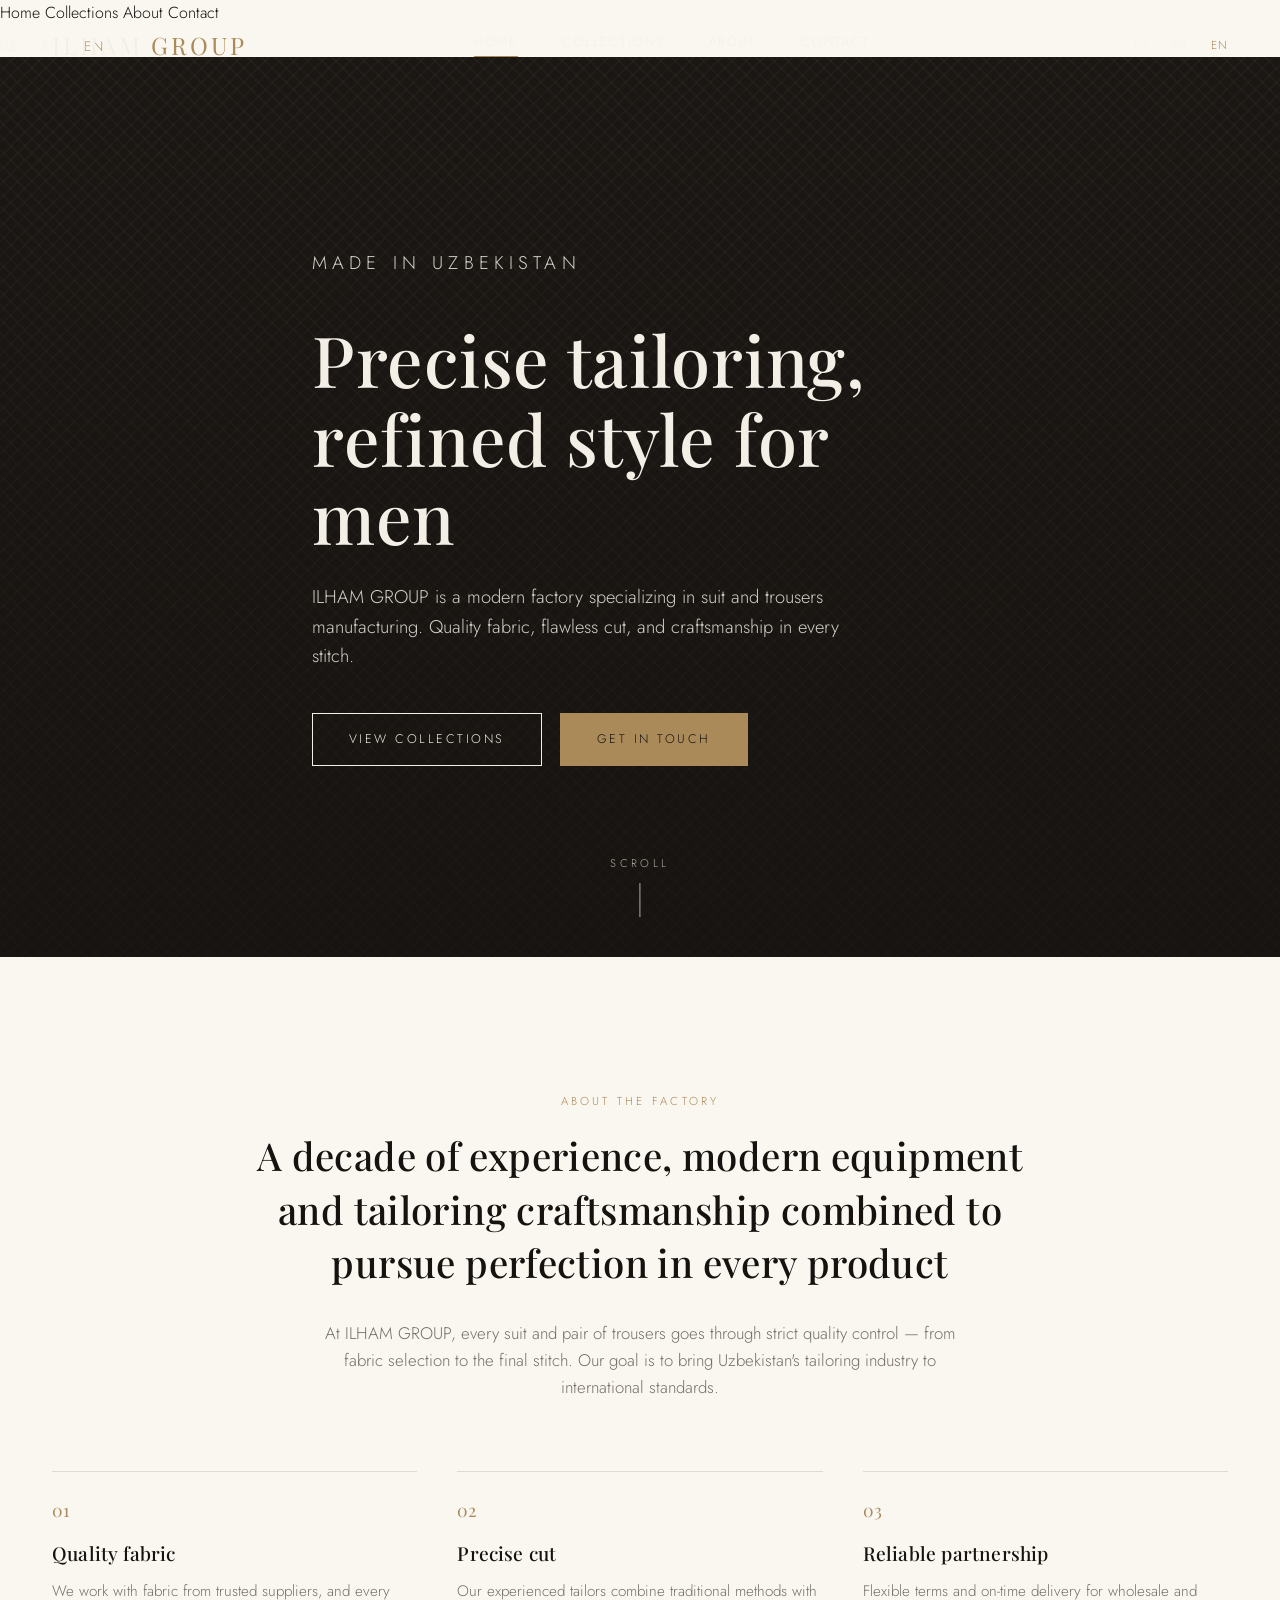
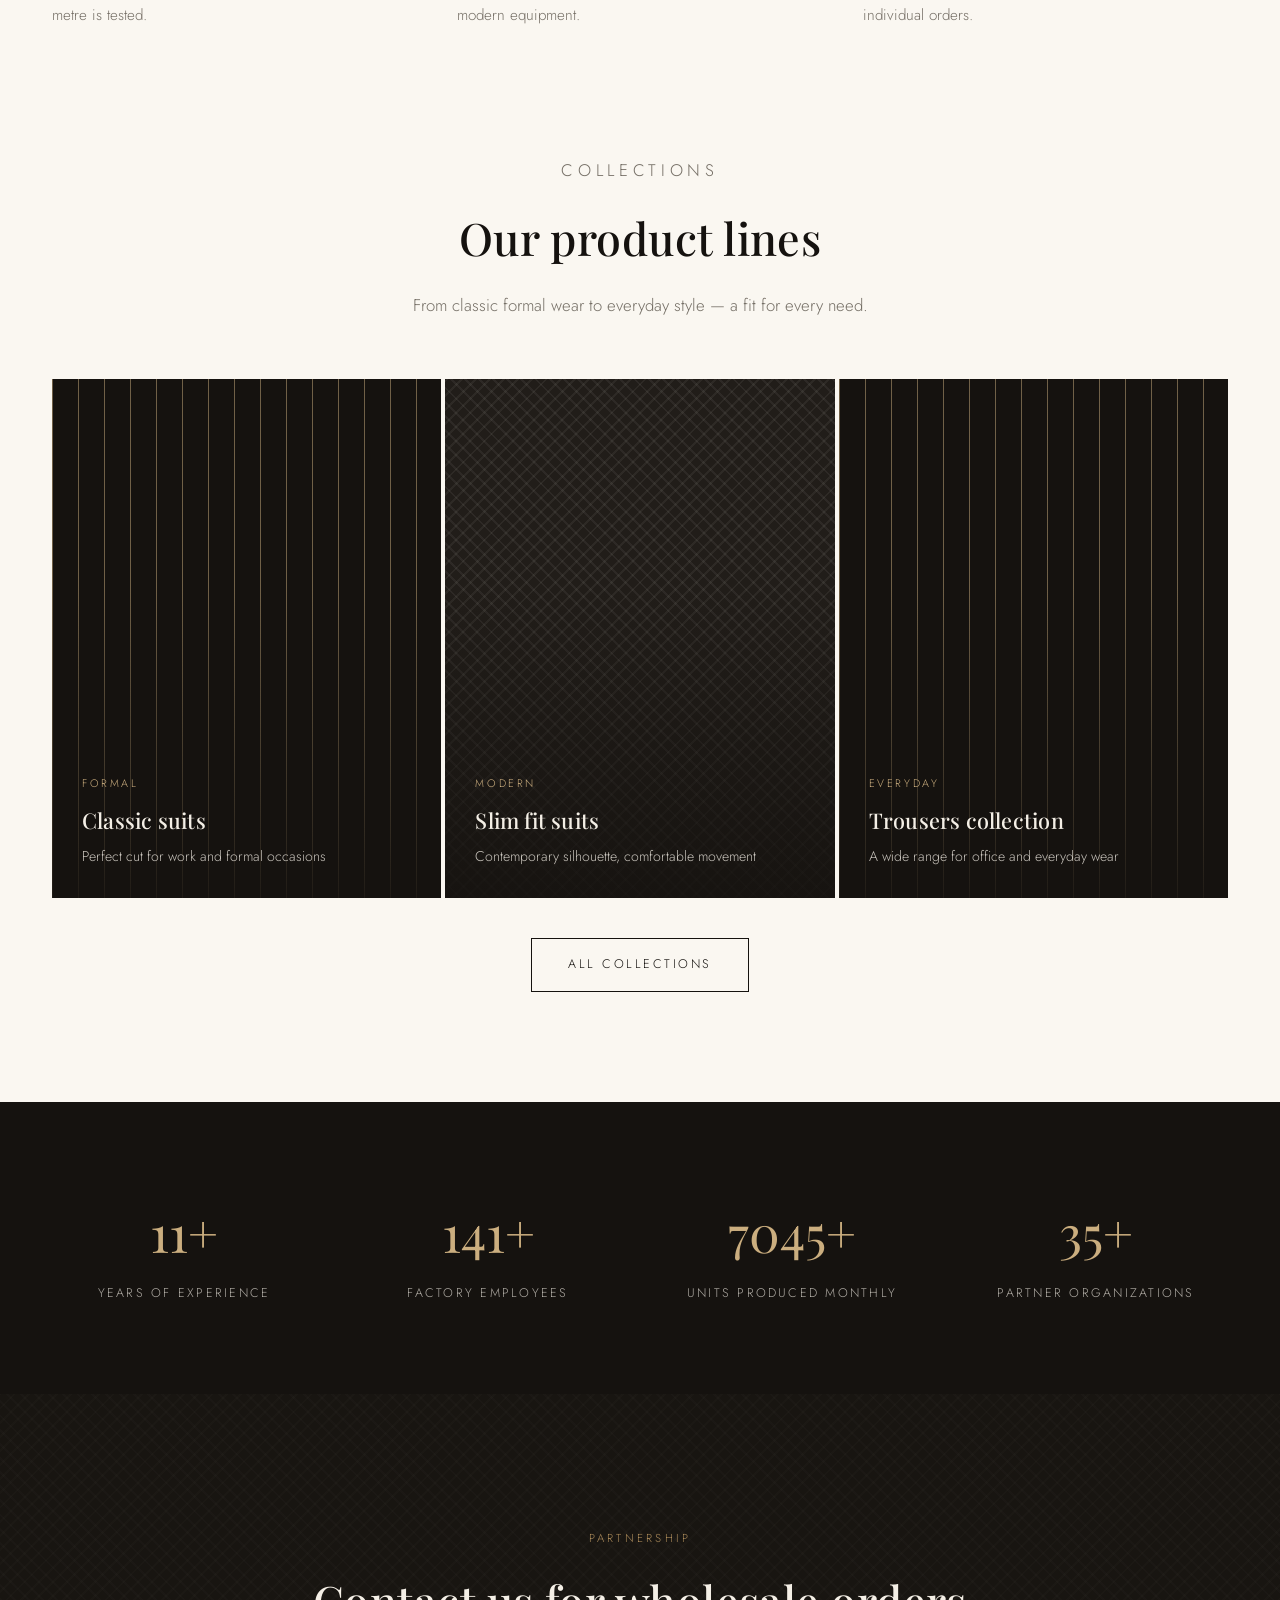
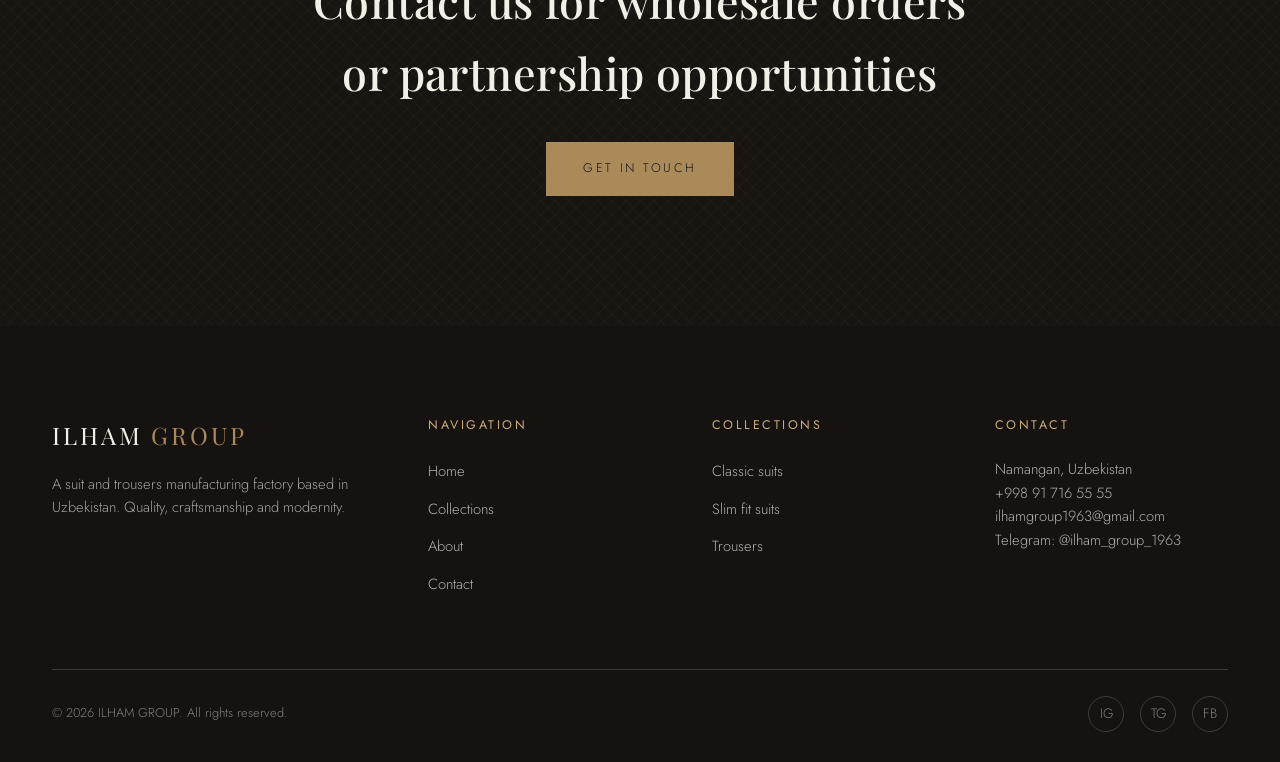
==== en/index.html @ 519f492b "Add Russian and English site versions with hreflang SEO Full translations of all four pages under ru" ====
<!DOCTYPE html>
<html lang="en">
<head>
<meta charset="UTF-8">
<meta name="viewport" content="width=device-width, initial-scale=1.0">
<title>ILHAM GROUP — Suit and Trousers Manufacturing Factory | Uzbekistan</title>
<meta name="description" content="ILHAM GROUP is a modern suit and trousers manufacturing factory based in Namangan, Uzbekistan. Quality fabric, precise tailoring and premium menswear.">
<meta name="keywords" content="suit manufacturing, trousers factory Namangan, suits trousers Namangan, menswear Uzbekistan, ILHAM GROUP">
<link rel="canonical" href="https://alinazarovgulom-svg.github.io/ilham-group/en/index.html">
<link rel="alternate" hreflang="uz" href="https://alinazarovgulom-svg.github.io/ilham-group/">
<link rel="alternate" hreflang="ru" href="https://alinazarovgulom-svg.github.io/ilham-group/ru/index.html">
<link rel="alternate" hreflang="en" href="https://alinazarovgulom-svg.github.io/ilham-group/en/index.html">
<link rel="alternate" hreflang="x-default" href="https://alinazarovgulom-svg.github.io/ilham-group/">
<meta property="og:type" content="website">
<meta property="og:title" content="ILHAM GROUP — Suit and Trousers Manufacturing Factory">
<meta property="og:description" content="Premium suits and trousers made in Uzbekistan. Traditional tailoring craft, contemporary design.">
<meta property="og:locale" content="en_US">
<link rel="icon" href="data:,">
<link rel="preconnect" href="https://fonts.googleapis.com">
<link rel="preconnect" href="https://fonts.gstatic.com" crossorigin>
<link href="https://fonts.googleapis.com/css2?family=Playfair+Display:wght@500;600&family=Jost:wght@300;400;500&display=swap" rel="stylesheet">
<link rel="stylesheet" href="../css/style.css">
<script type="application/ld+json">
{
  "@context": "https://schema.org",
  "@type": "Organization",
  "name": "ILHAM GROUP",
  "url": "https://alinazarovgulom-svg.github.io/ilham-group/en/index.html",
  "description": "A suit and trousers manufacturing factory based in Uzbekistan.",
  "address": {
    "@type": "PostalAddress",
    "addressCountry": "UZ",
    "addressLocality": "Namangan"
  }
}
</script>
</head>
<body>

<header class="site-header">
  <div class="container">
    <a href="index.html" class="logo">ILHAM <span>GROUP</span></a>
    <nav class="main-nav">
      <a href="index.html" class="active">Home</a>
      <a href="collections.html">Collections</a>
      <a href="about.html">About</a>
      <a href="contact.html">Contact</a>
    </nav>
    <div class="lang-switch">
      <a href="../index.html">UZ</a><span class="sep">/</span>
      <a href="../ru/index.html">RU</a><span class="sep">/</span>
      <a href="index.html" class="active">EN</a>
    </div>
    <button class="nav-toggle" aria-label="Menu">
      <span></span><span></span><span></span>
    </button>
  </div>
</header>

<nav class="mobile-nav">
  <a href="index.html">Home</a>
  <a href="collections.html">Collections</a>
  <a href="about.html">About</a>
  <a href="contact.html">Contact</a>
  <div class="lang-switch">
    <a href="../index.html">UZ</a><span class="sep">/</span>
    <a href="../ru/index.html">RU</a><span class="sep">/</span>
    <a href="index.html" class="active">EN</a>
  </div>
</nav>

<section class="hero fabric-herringbone">
  <div class="container hero-content">
    <p class="eyebrow">Made in Uzbekistan</p>
    <h1>Precise tailoring, refined style for men</h1>
    <p>ILHAM GROUP is a modern factory specializing in suit and trousers manufacturing. Quality fabric, flawless cut, and craftsmanship in every stitch.</p>
    <div class="hero-actions">
      <a href="collections.html" class="btn btn-light">View collections</a>
      <a href="contact.html" class="btn btn-gold">Get in touch</a>
    </div>
  </div>
  <div class="scroll-cue"><span>Scroll</span><span class="line"></span></div>
</section>

<section class="intro">
  <div class="container">
    <p class="eyebrow reveal">About the factory</p>
    <h2 class="reveal">A decade of experience, modern equipment and tailoring craftsmanship combined to pursue perfection in every product</h2>
    <p class="lead reveal">At ILHAM GROUP, every suit and pair of trousers goes through strict quality control — from fabric selection to the final stitch. Our goal is to bring Uzbekistan's tailoring industry to international standards.</p>

    <div class="values-row">
      <div class="value-item reveal">
        <span class="num">01</span>
        <h3>Quality fabric</h3>
        <p>We work with fabric from trusted suppliers, and every metre is tested.</p>
      </div>
      <div class="value-item reveal">
        <span class="num">02</span>
        <h3>Precise cut</h3>
        <p>Our experienced tailors combine traditional methods with modern equipment.</p>
      </div>
      <div class="value-item reveal">
        <span class="num">03</span>
        <h3>Reliable partnership</h3>
        <p>Flexible terms and on-time delivery for wholesale and individual orders.</p>
      </div>
    </div>
  </div>
</section>

<section class="section" style="padding-top:0;">
  <div class="container">
    <div class="section-head reveal">
      <p class="eyebrow">Collections</p>
      <h2>Our product lines</h2>
      <p>From classic formal wear to everyday style — a fit for every need.</p>
    </div>

    <div class="grid reveal">
      <a class="card fabric-pinstripe" href="collections.html">
        <div class="card-body">
          <span class="tag">Formal</span>
          <h3>Classic suits</h3>
          <p>Perfect cut for work and formal occasions</p>
        </div>
      </a>
      <a class="card fabric-herringbone" href="collections.html">
        <div class="card-body">
          <span class="tag">Modern</span>
          <h3>Slim fit suits</h3>
          <p>Contemporary silhouette, comfortable movement</p>
        </div>
      </a>
      <a class="card fabric-pinstripe" href="collections.html">
        <div class="card-body">
          <span class="tag">Everyday</span>
          <h3>Trousers collection</h3>
          <p>A wide range for office and everyday wear</p>
        </div>
      </a>
    </div>

    <p class="card-link reveal"><a href="collections.html" class="btn">All collections</a></p>
  </div>
</section>

<section class="stats">
  <div class="container stats-grid">
    <div class="stat reveal">
      <span class="value" data-count="15" data-suffix="+">0</span>
      <span class="label">Years of experience</span>
    </div>
    <div class="stat reveal">
      <span class="value" data-count="200" data-suffix="+">0</span>
      <span class="label">Factory employees</span>
    </div>
    <div class="stat reveal">
      <span class="value" data-count="10000" data-suffix="+">0</span>
      <span class="label">Units produced monthly</span>
    </div>
    <div class="stat reveal">
      <span class="value" data-count="50" data-suffix="+">0</span>
      <span class="label">Partner organizations</span>
    </div>
  </div>
</section>

<section class="cta-banner fabric-herringbone">
  <div class="container reveal">
    <p class="eyebrow">Partnership</p>
    <h2>Contact us for wholesale orders or partnership opportunities</h2>
    <a href="contact.html" class="btn btn-gold">Get in touch</a>
  </div>
</section>

<footer class="site-footer">
  <div class="container">
    <div class="footer-grid">
      <div>
        <a href="index.html" class="logo">ILHAM <span>GROUP</span></a>
        <p>A suit and trousers manufacturing factory based in Uzbekistan. Quality, craftsmanship and modernity.</p>
      </div>
      <div class="footer-col">
        <h4>Navigation</h4>
        <ul>
          <li><a href="index.html">Home</a></li>
          <li><a href="collections.html">Collections</a></li>
          <li><a href="about.html">About</a></li>
          <li><a href="contact.html">Contact</a></li>
        </ul>
      </div>
      <div class="footer-col">
        <h4>Collections</h4>
        <ul>
          <li><a href="collections.html">Classic suits</a></li>
          <li><a href="collections.html">Slim fit suits</a></li>
          <li><a href="collections.html">Trousers</a></li>
        </ul>
      </div>
      <div class="footer-col">
        <h4>Contact</h4>
        <p>Namangan, Uzbekistan</p>
        <p><a href="tel:+998917165555">+998 91 716 55 55</a></p>
        <p><a href="mailto:ilhamgroup1963@gmail.com">ilhamgroup1963@gmail.com</a></p>
        <p><a href="https://t.me/ilham_group_1963" target="_blank" rel="noopener">Telegram: @ilham_group_1963</a></p>
      </div>
    </div>
    <div class="footer-bottom">
      <span>&copy; <span id="year"></span> ILHAM GROUP. All rights reserved.</span>
      <div class="social-row">
        <a href="#" aria-label="Instagram">IG</a>
        <a href="https://t.me/ilham_group_1963" aria-label="Telegram" target="_blank" rel="noopener">TG</a>
        <a href="#" aria-label="Facebook">FB</a>
      </div>
    </div>
  </div>
</footer>

<script src="../js/main.js"></script>
</body>
</html>
---- css/style.css ----
/* ILHAM GROUP — brand stylesheet */

:root {
  --black: #15120f;
  --charcoal: #211d19;
  --cream: #f4efe6;
  --paper: #faf7f1;
  --gold: #ab8a5a;
  --gold-light: #cbae7f;
  --gray: #756f66;
  --line: rgba(21, 18, 15, 0.12);
  --line-light: rgba(244, 239, 230, 0.18);
  --serif: "Playfair Display", "Times New Roman", serif;
  --sans: "Jost", "Segoe UI", sans-serif;
  --container: 1240px;
}

* { margin: 0; padding: 0; box-sizing: border-box; }

html { scroll-behavior: smooth; }

body {
  font-family: var(--sans);
  color: var(--black);
  background: var(--paper);
  font-weight: 300;
  line-height: 1.6;
  -webkit-font-smoothing: antialiased;
}

img { max-width: 100%; display: block; }

a { color: inherit; text-decoration: none; }

ul { list-style: none; }

.container {
  max-width: var(--container);
  margin: 0 auto;
  padding: 0 32px;
}

h1, h2, h3, h4 {
  font-family: var(--serif);
  font-weight: 500;
  letter-spacing: 0.01em;
}

.eyebrow {
  display: inline-block;
  font-size: 0.72rem;
  letter-spacing: 0.28em;
  text-transform: uppercase;
  color: var(--gold);
  margin-bottom: 18px;
}

.section {
  padding: 110px 0;
}

.section-head {
  max-width: 640px;
  margin: 0 auto 60px;
  text-align: center;
}

.section-head h2 {
  font-size: clamp(2rem, 4vw, 2.8rem);
  margin-bottom: 18px;
}

.section-head p {
  color: var(--gray);
  font-size: 1.05rem;
}

.btn {
  display: inline-flex;
  align-items: center;
  gap: 10px;
  padding: 16px 36px;
  font-size: 0.78rem;
  letter-spacing: 0.2em;
  text-transform: uppercase;
  border: 1px solid var(--black);
  transition: all 0.35s ease;
  cursor: pointer;
  background: transparent;
}

.btn:hover { background: var(--black); color: var(--cream); }

.btn-light {
  border-color: var(--cream);
  color: var(--cream);
}

.btn-light:hover { background: var(--cream); color: var(--black); }

.btn-gold {
  border-color: var(--gold);
  background: var(--gold);
  color: var(--black);
}

.btn-gold:hover { background: transparent; color: var(--gold); }

/* ===== Fabric pattern helpers (no images needed) ===== */

.fabric-herringbone {
  background-color: var(--charcoal);
  background-image:
    repeating-linear-gradient(45deg, rgba(244,239,230,0.06) 0, rgba(244,239,230,0.06) 2px, transparent 2px, transparent 10px),
    repeating-linear-gradient(-45deg, rgba(244,239,230,0.06) 0, rgba(244,239,230,0.06) 2px, transparent 2px, transparent 10px);
}

.fabric-houndstooth {
  background-color: var(--cream);
  background-image:
    linear-gradient(45deg, var(--black) 25%, transparent 25%, transparent 75%, var(--black) 75%),
    linear-gradient(45deg, var(--black) 25%, transparent 25%, transparent 75%, var(--black) 75%);
  background-size: 16px 16px;
  background-position: 0 0, 8px 8px;
  opacity: 0.08;
}

.fabric-pinstripe {
  background-color: var(--black);
  background-image: repeating-linear-gradient(90deg, rgba(203,174,127,0.5) 0, rgba(203,174,127,0.5) 1px, transparent 1px, transparent 26px);
}

/* ===== Header ===== */

.site-header {
  position: fixed;
  top: 0; left: 0; right: 0;
  z-index: 100;
  padding: 26px 0;
  transition: background 0.35s ease, padding 0.35s ease, box-shadow 0.35s ease;
}

.site-header .container {
  display: flex;
  align-items: center;
  justify-content: space-between;
}

.site-header.is-scrolled,
.site-header.solid {
  background: var(--paper);
  padding: 16px 0;
  box-shadow: 0 1px 0 var(--line);
}

.logo {
  font-family: var(--serif);
  font-size: 1.5rem;
  letter-spacing: 0.12em;
  color: var(--cream);
}

.site-header.is-scrolled .logo,
.site-header.solid .logo { color: var(--black); }

.logo span { color: var(--gold); }

.main-nav {
  display: flex;
  gap: 44px;
}

.main-nav a {
  font-size: 0.78rem;
  letter-spacing: 0.15em;
  text-transform: uppercase;
  color: var(--cream);
  position: relative;
  padding-bottom: 4px;
}

.site-header.is-scrolled .main-nav a,
.site-header.solid .main-nav a { color: var(--black); }

.main-nav a::after {
  content: "";
  position: absolute;
  left: 0; bottom: 0;
  width: 0; height: 1px;
  background: var(--gold);
  transition: width 0.3s ease;
}

.main-nav a:hover::after,
.main-nav a.active::after { width: 100%; }

.lang-switch {
  display: flex;
  align-items: center;
  gap: 8px;
  margin-left: 36px;
  font-size: 0.72rem;
  letter-spacing: 0.1em;
  text-transform: uppercase;
  color: var(--cream);
}

.site-header.is-scrolled .lang-switch a,
.site-header.solid .lang-switch a { color: var(--black); }

.lang-switch a { opacity: 0.55; }
.lang-switch a:hover,
.lang-switch a.active { opacity: 1; color: var(--gold); }
.lang-switch .sep { opacity: 0.3; }

.mobile-nav .lang-switch {
  margin-left: 0;
  margin-top: 10px;
  color: var(--cream);
  font-size: 0.85rem;
}

.nav-toggle {
  display: none;
  flex-direction: column;
  gap: 5px;
  background: none;
  border: none;
  cursor: pointer;
  z-index: 110;
}

.nav-toggle span {
  width: 26px; height: 1px;
  background: var(--cream);
}

.site-header.is-scrolled .nav-toggle span,
.site-header.solid .nav-toggle span { background: var(--black); }

/* ===== Hero ===== */

.hero {
  position: relative;
  min-height: 100vh;
  display: flex;
  align-items: center;
  color: var(--cream);
  overflow: hidden;
}

.hero::before {
  content: "";
  position: absolute;
  inset: 0;
  background: linear-gradient(180deg, rgba(21,18,15,0.55), rgba(21,18,15,0.85));
}

.hero-content {
  position: relative;
  z-index: 2;
  max-width: 720px;
}

.hero h1 {
  font-size: clamp(2.6rem, 6vw, 4.4rem);
  line-height: 1.12;
  margin-bottom: 26px;
}

.hero p {
  font-size: 1.15rem;
  color: var(--cream);
  opacity: 0.85;
  max-width: 540px;
  margin-bottom: 42px;
}

.hero-actions { display: flex; gap: 18px; flex-wrap: wrap; }

.scroll-cue {
  position: absolute;
  bottom: 40px; left: 50%;
  transform: translateX(-50%);
  z-index: 2;
  color: var(--cream);
  font-size: 0.7rem;
  letter-spacing: 0.3em;
  text-transform: uppercase;
  opacity: 0.7;
  display: flex;
  flex-direction: column;
  align-items: center;
  gap: 10px;
}

.scroll-cue .line { width: 1px; height: 34px; background: var(--cream); animation: scrollDown 2s infinite; }

@keyframes scrollDown {
  0% { transform: scaleY(0); transform-origin: top; opacity: 0; }
  50% { transform: scaleY(1); transform-origin: top; opacity: 1; }
  51% { transform-origin: bottom; }
  100% { transform: scaleY(0); transform-origin: bottom; opacity: 0; }
}

/* ===== Intro / About blurb ===== */

.intro {
  padding: 130px 0;
  text-align: center;
}

.intro .eyebrow { }

.intro h2 {
  max-width: 780px;
  margin: 0 auto 30px;
  font-size: clamp(1.7rem, 3.4vw, 2.4rem);
  line-height: 1.4;
}

.intro p.lead {
  max-width: 640px;
  margin: 0 auto;
  color: var(--gray);
  font-size: 1.05rem;
}

.values-row {
  display: grid;
  grid-template-columns: repeat(3, 1fr);
  gap: 40px;
  margin-top: 70px;
  text-align: left;
}

.value-item {
  border-top: 1px solid var(--line);
  padding-top: 24px;
}

.value-item .num {
  font-family: var(--serif);
  color: var(--gold);
  font-size: 1.1rem;
  display: block;
  margin-bottom: 14px;
}

.value-item h3 { font-size: 1.2rem; margin-bottom: 10px; }
.value-item p { color: var(--gray); font-size: 0.95rem; }

/* ===== Cards / Collections grid ===== */

.grid {
  display: grid;
  grid-template-columns: repeat(3, 1fr);
  gap: 4px;
}

.card {
  position: relative;
  aspect-ratio: 3 / 4;
  overflow: hidden;
  color: var(--cream);
  display: flex;
  align-items: flex-end;
}

.card::after {
  content: "";
  position: absolute; inset: 0;
  background: linear-gradient(180deg, rgba(21,18,15,0) 40%, rgba(21,18,15,0.88) 100%);
}

.card-body {
  position: relative;
  z-index: 2;
  padding: 30px;
}

.card .tag {
  font-size: 0.68rem;
  letter-spacing: 0.24em;
  text-transform: uppercase;
  color: var(--gold-light);
  display: block;
  margin-bottom: 10px;
}

.card h3 { font-size: 1.35rem; margin-bottom: 8px; }
.card p { font-size: 0.88rem; color: var(--cream); opacity: 0.8; }

.card-link {
  margin-top: 40px;
  text-align: center;
}

/* ===== Stats ===== */

.stats {
  background: var(--black);
  color: var(--cream);
  padding: 90px 0;
}

.stats-grid {
  display: grid;
  grid-template-columns: repeat(4, 1fr);
  gap: 40px;
  text-align: center;
}

.stat .value {
  font-family: var(--serif);
  font-size: clamp(2.2rem, 4vw, 3.2rem);
  color: var(--gold-light);
  display: block;
}

.stat .label {
  font-size: 0.78rem;
  letter-spacing: 0.18em;
  text-transform: uppercase;
  color: var(--cream);
  opacity: 0.7;
  margin-top: 10px;
  display: block;
}

/* ===== Process (about) ===== */

.process-list {
  display: grid;
  gap: 0;
  border-top: 1px solid var(--line);
}

.process-item {
  display: grid;
  grid-template-columns: 90px 1fr 2fr;
  gap: 30px;
  padding: 36px 0;
  border-bottom: 1px solid var(--line);
  align-items: baseline;
}

.process-item .step {
  font-family: var(--serif);
  color: var(--gold);
  font-size: 1.3rem;
}

.process-item h3 { font-size: 1.25rem; }
.process-item p { color: var(--gray); }

/* ===== CTA banner ===== */

.cta-banner {
  position: relative;
  padding: 130px 0;
  text-align: center;
  color: var(--cream);
  overflow: hidden;
}

.cta-banner::before {
  content: "";
  position: absolute; inset: 0;
  background: rgba(21,18,15,0.72);
}

.cta-banner .container { position: relative; z-index: 2; }

.cta-banner h2 {
  font-size: clamp(1.9rem, 4vw, 2.8rem);
  max-width: 700px;
  margin: 0 auto 34px;
}

/* ===== Footer ===== */

.site-footer {
  background: var(--black);
  color: var(--cream);
  padding: 90px 0 30px;
}

.footer-grid {
  display: grid;
  grid-template-columns: 1.4fr 1fr 1fr 1fr;
  gap: 50px;
  padding-bottom: 60px;
  border-bottom: 1px solid var(--line-light);
}

.footer-grid .logo { margin-bottom: 18px; display: inline-block; }

.footer-grid p { color: rgba(244,239,230,0.65); font-size: 0.92rem; max-width: 300px; }

.footer-col h4 {
  font-family: var(--sans);
  font-size: 0.78rem;
  letter-spacing: 0.2em;
  text-transform: uppercase;
  color: var(--gold-light);
  margin-bottom: 22px;
  font-weight: 400;
}

.footer-col ul li { margin-bottom: 12px; }

.footer-col ul li a,
.footer-col p {
  color: rgba(244,239,230,0.72);
  font-size: 0.92rem;
}

.footer-col ul li a:hover { color: var(--gold-light); }

.footer-bottom {
  display: flex;
  justify-content: space-between;
  align-items: center;
  padding-top: 26px;
  font-size: 0.8rem;
  color: rgba(244,239,230,0.5);
  flex-wrap: wrap;
  gap: 10px;
}

.social-row { display: flex; gap: 16px; }
.social-row a {
  width: 36px; height: 36px;
  border: 1px solid var(--line-light);
  border-radius: 50%;
  display: flex; align-items: center; justify-content: center;
  font-size: 0.85rem;
}
.social-row a:hover { border-color: var(--gold); color: var(--gold-light); }

/* ===== Page header (inner pages) ===== */

.page-header {
  padding: 200px 0 90px;
  color: var(--cream);
  position: relative;
}

.page-header::before {
  content: "";
  position: absolute; inset: 0;
  background: rgba(21,18,15,0.6);
}

.page-header .container { position: relative; z-index: 2; }

.breadcrumb {
  font-size: 0.75rem;
  letter-spacing: 0.15em;
  text-transform: uppercase;
  color: var(--gold-light);
  margin-bottom: 20px;
}

.page-header h1 { font-size: clamp(2.2rem, 5vw, 3.4rem); }

/* ===== Collections page filters ===== */

.filter-row {
  display: flex;
  gap: 14px;
  justify-content: center;
  flex-wrap: wrap;
  margin-bottom: 60px;
}

.filter-btn {
  padding: 10px 22px;
  font-size: 0.75rem;
  letter-spacing: 0.15em;
  text-transform: uppercase;
  border: 1px solid var(--line);
  background: transparent;
  cursor: pointer;
  transition: all 0.3s ease;
}

.filter-btn:hover,
.filter-btn.active {
  border-color: var(--black);
  background: var(--black);
  color: var(--cream);
}

/* ===== About - split section ===== */

.split {
  display: grid;
  grid-template-columns: 1fr 1fr;
  gap: 80px;
  align-items: center;
}

.split-media {
  aspect-ratio: 4/5;
}

.split h2 { font-size: clamp(1.8rem, 3.4vw, 2.4rem); margin-bottom: 24px; }
.split p { color: var(--gray); margin-bottom: 18px; }

.split.reverse .split-media { order: 2; }

/* ===== Contact ===== */

.contact-wrap {
  display: grid;
  grid-template-columns: 1fr 1.2fr;
  gap: 70px;
}

.info-block { margin-bottom: 36px; }
.info-block h4 {
  font-size: 0.78rem;
  letter-spacing: 0.2em;
  text-transform: uppercase;
  color: var(--gold);
  margin-bottom: 10px;
  font-weight: 400;
}
.info-block p, .info-block a { color: var(--black); font-size: 1.02rem; }

.form-group { margin-bottom: 26px; }

.form-group label {
  display: block;
  font-size: 0.75rem;
  letter-spacing: 0.15em;
  text-transform: uppercase;
  color: var(--gray);
  margin-bottom: 10px;
}

.form-group input,
.form-group textarea {
  width: 100%;
  border: none;
  border-bottom: 1px solid var(--line);
  background: transparent;
  padding: 12px 0;
  font-family: var(--sans);
  font-size: 1rem;
  color: var(--black);
}

.form-group input:focus,
.form-group textarea:focus {
  outline: none;
  border-bottom-color: var(--gold);
}

.form-note {
  margin-top: 18px;
  font-size: 0.85rem;
  color: var(--gray);
}

.map-frame {
  width: 100%;
  height: 340px;
  border: 0;
  filter: grayscale(1) contrast(1.1);
}

/* ===== Reveal animation ===== */

.reveal {
  opacity: 0;
  transform: translateY(28px);
  transition: opacity 0.8s ease, transform 0.8s ease;
}

.reveal.is-visible {
  opacity: 1;
  transform: translateY(0);
}

/* ===== Responsive ===== */

@media (max-width: 960px) {
  .values-row,
  .grid,
  .stats-grid,
  .footer-grid,
  .split,
  .contact-wrap { grid-template-columns: 1fr; }

  .process-item { grid-template-columns: 60px 1fr; }
  .process-item p { grid-column: 1 / -1; }

  .split-media { order: -1 !important; }

  .main-nav { display: none; }

  .site-header > .container > .lang-switch { display: none; }

  .nav-toggle { display: flex; }

  .mobile-nav {
    position: fixed;
    inset: 0;
    background: var(--black);
    display: flex;
    flex-direction: column;
    align-items: center;
    justify-content: center;
    gap: 30px;
    transform: translateY(-100%);
    transition: transform 0.4s ease;
    z-index: 105;
  }

  .mobile-nav.is-open { transform: translateY(0); }

  .mobile-nav a {
    color: var(--cream);
    font-family: var(--serif);
    font-size: 1.6rem;
  }

  .section { padding: 80px 0; }
  .hero-actions .btn { padding: 14px 26px; }
}

@media (max-width: 640px) {
  .container { padding: 0 20px; }
  .stats-grid { grid-template-columns: 1fr 1fr; gap: 30px; }
}
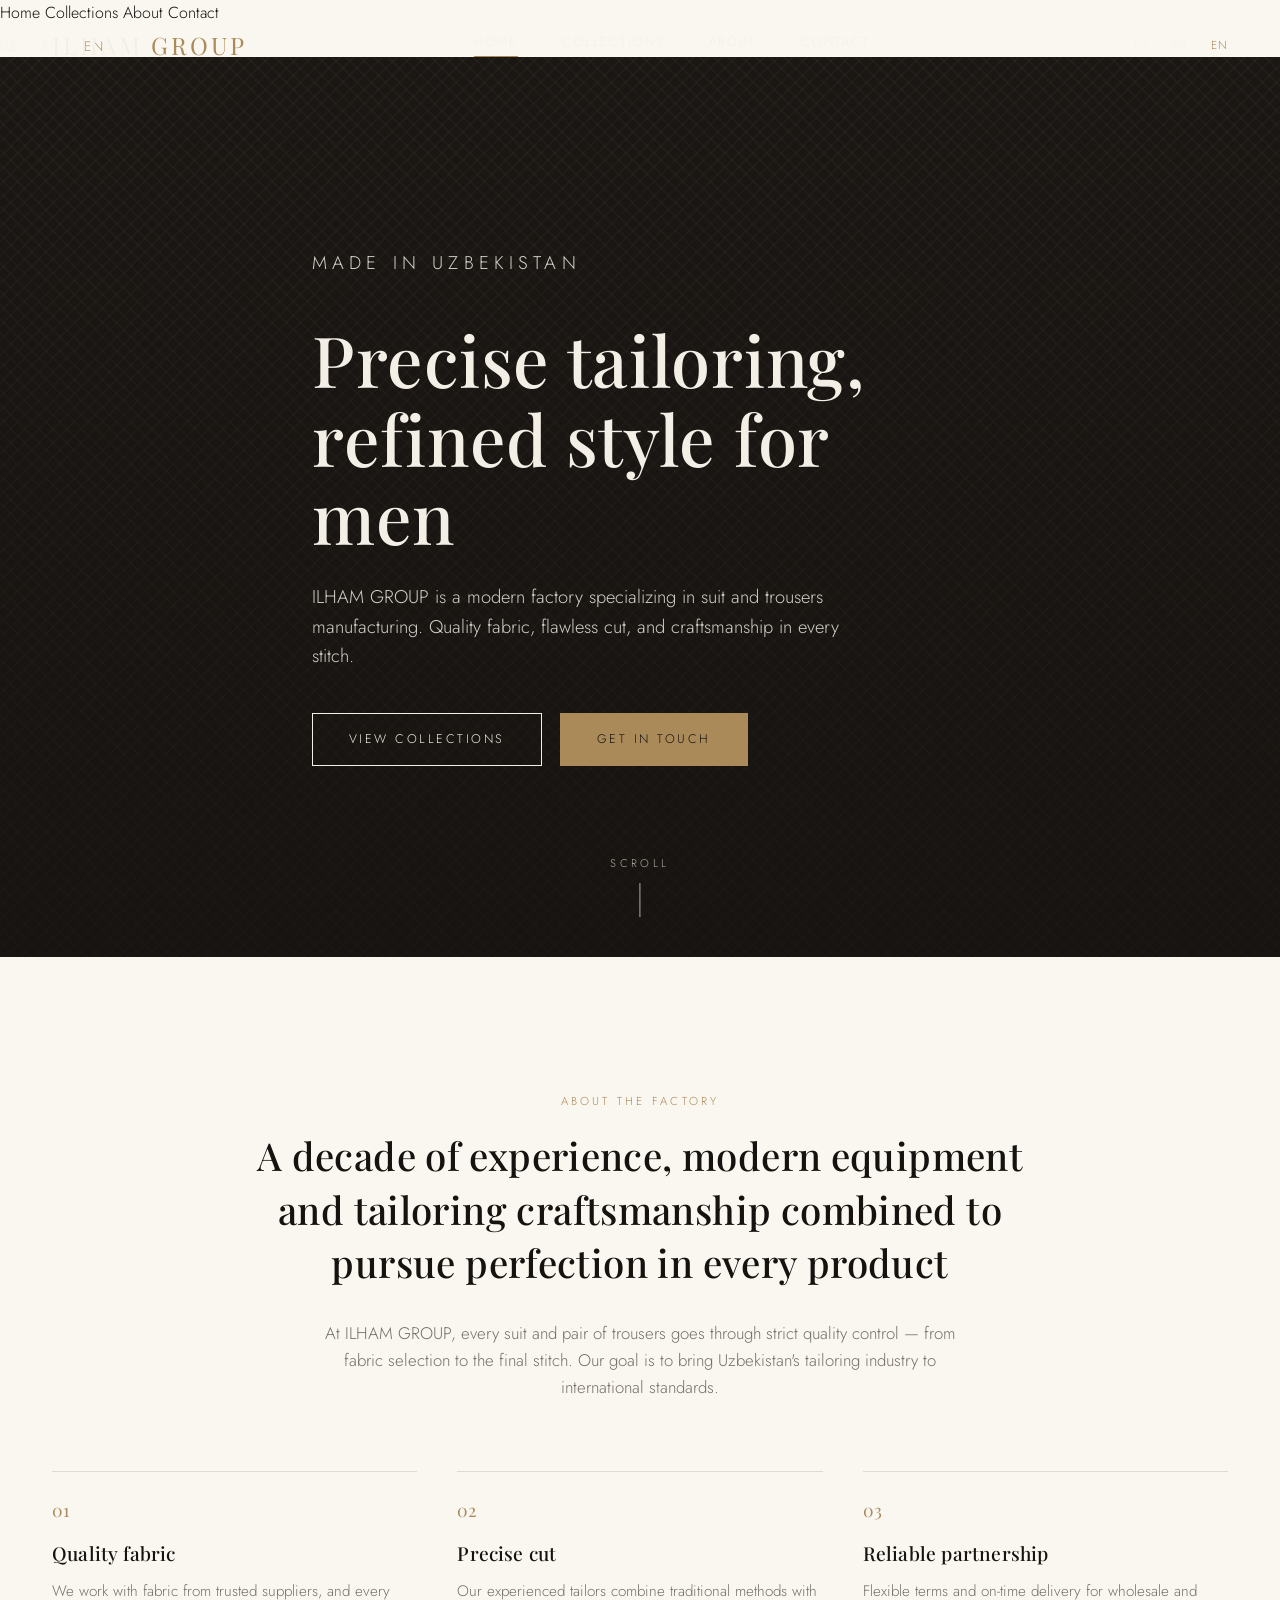
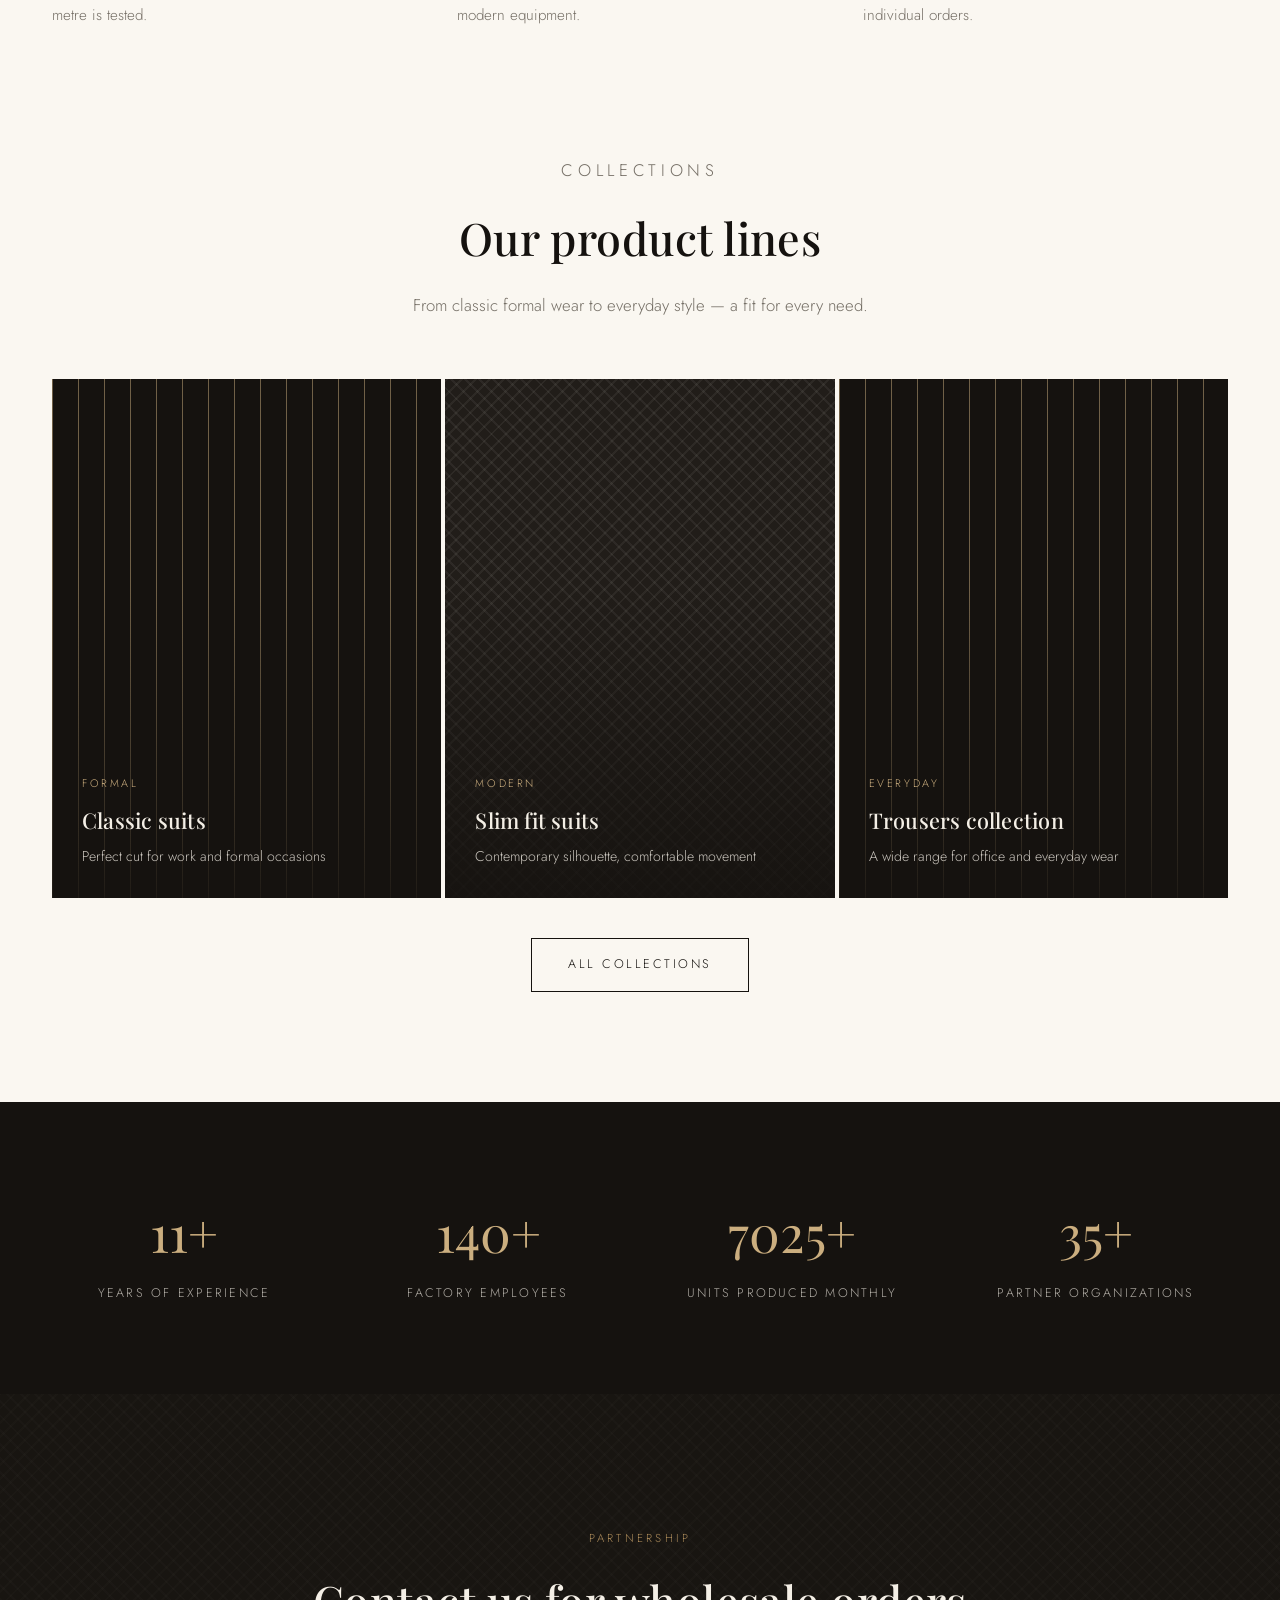
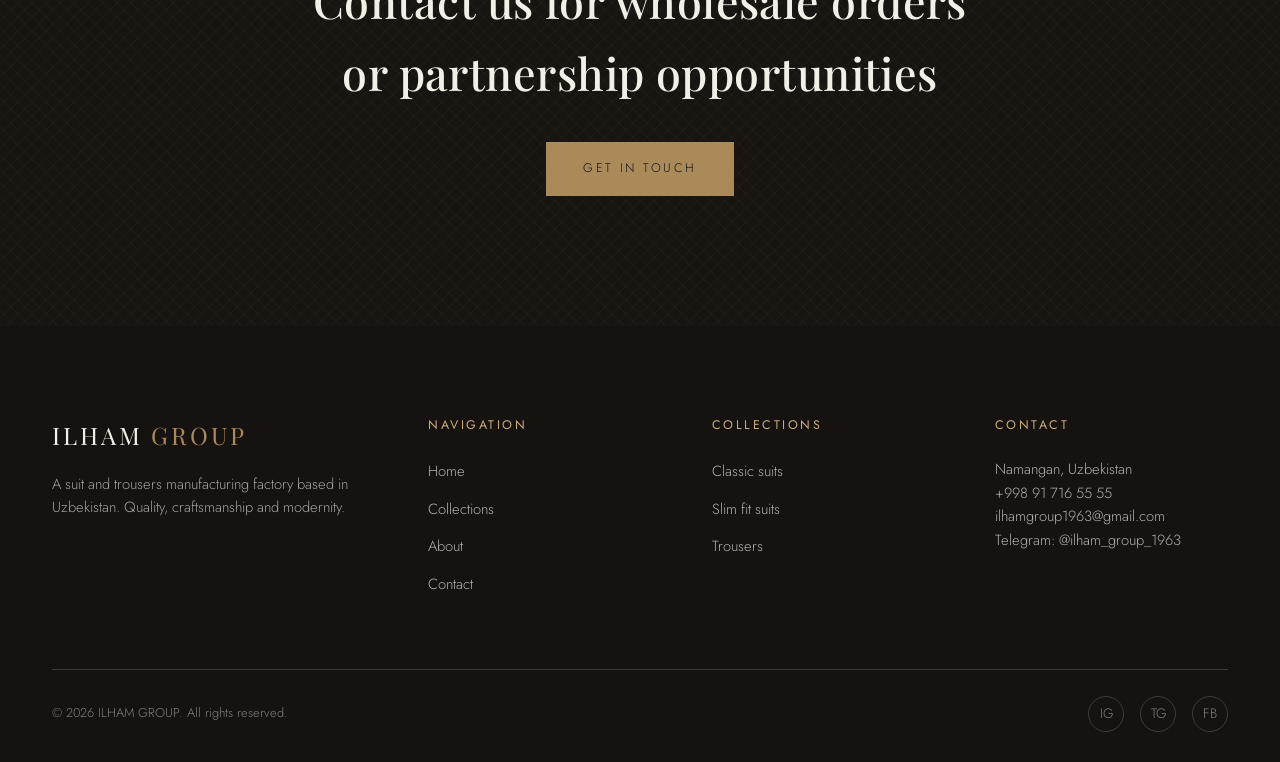
==== commit e708ddfd: "Shorten site URLs in preparation for user-page rename Update canonical, hreflang, Open Graph and str" ====
--- a/en/index.html
+++ b/en/index.html
@@ -6,11 +6,11 @@
 <title>ILHAM GROUP — Suit and Trousers Manufacturing Factory | Uzbekistan</title>
 <meta name="description" content="ILHAM GROUP is a modern suit and trousers manufacturing factory based in Namangan, Uzbekistan. Quality fabric, precise tailoring and premium menswear.">
 <meta name="keywords" content="suit manufacturing, trousers factory Namangan, suits trousers Namangan, menswear Uzbekistan, ILHAM GROUP">
-<link rel="canonical" href="https://alinazarovgulom-svg.github.io/ilham-group/en/index.html">
-<link rel="alternate" hreflang="uz" href="https://alinazarovgulom-svg.github.io/ilham-group/">
-<link rel="alternate" hreflang="ru" href="https://alinazarovgulom-svg.github.io/ilham-group/ru/index.html">
-<link rel="alternate" hreflang="en" href="https://alinazarovgulom-svg.github.io/ilham-group/en/index.html">
-<link rel="alternate" hreflang="x-default" href="https://alinazarovgulom-svg.github.io/ilham-group/">
+<link rel="canonical" href="https://alinazarovgulom-svg.github.io/en/index.html">
+<link rel="alternate" hreflang="uz" href="https://alinazarovgulom-svg.github.io/">
+<link rel="alternate" hreflang="ru" href="https://alinazarovgulom-svg.github.io/ru/index.html">
+<link rel="alternate" hreflang="en" href="https://alinazarovgulom-svg.github.io/en/index.html">
+<link rel="alternate" hreflang="x-default" href="https://alinazarovgulom-svg.github.io/">
 <meta property="og:type" content="website">
 <meta property="og:title" content="ILHAM GROUP — Suit and Trousers Manufacturing Factory">
 <meta property="og:description" content="Premium suits and trousers made in Uzbekistan. Traditional tailoring craft, contemporary design.">
@@ -25,7 +25,7 @@
   "@context": "https://schema.org",
   "@type": "Organization",
   "name": "ILHAM GROUP",
-  "url": "https://alinazarovgulom-svg.github.io/ilham-group/en/index.html",
+  "url": "https://alinazarovgulom-svg.github.io/en/index.html",
   "description": "A suit and trousers manufacturing factory based in Uzbekistan.",
   "address": {
     "@type": "PostalAddress",
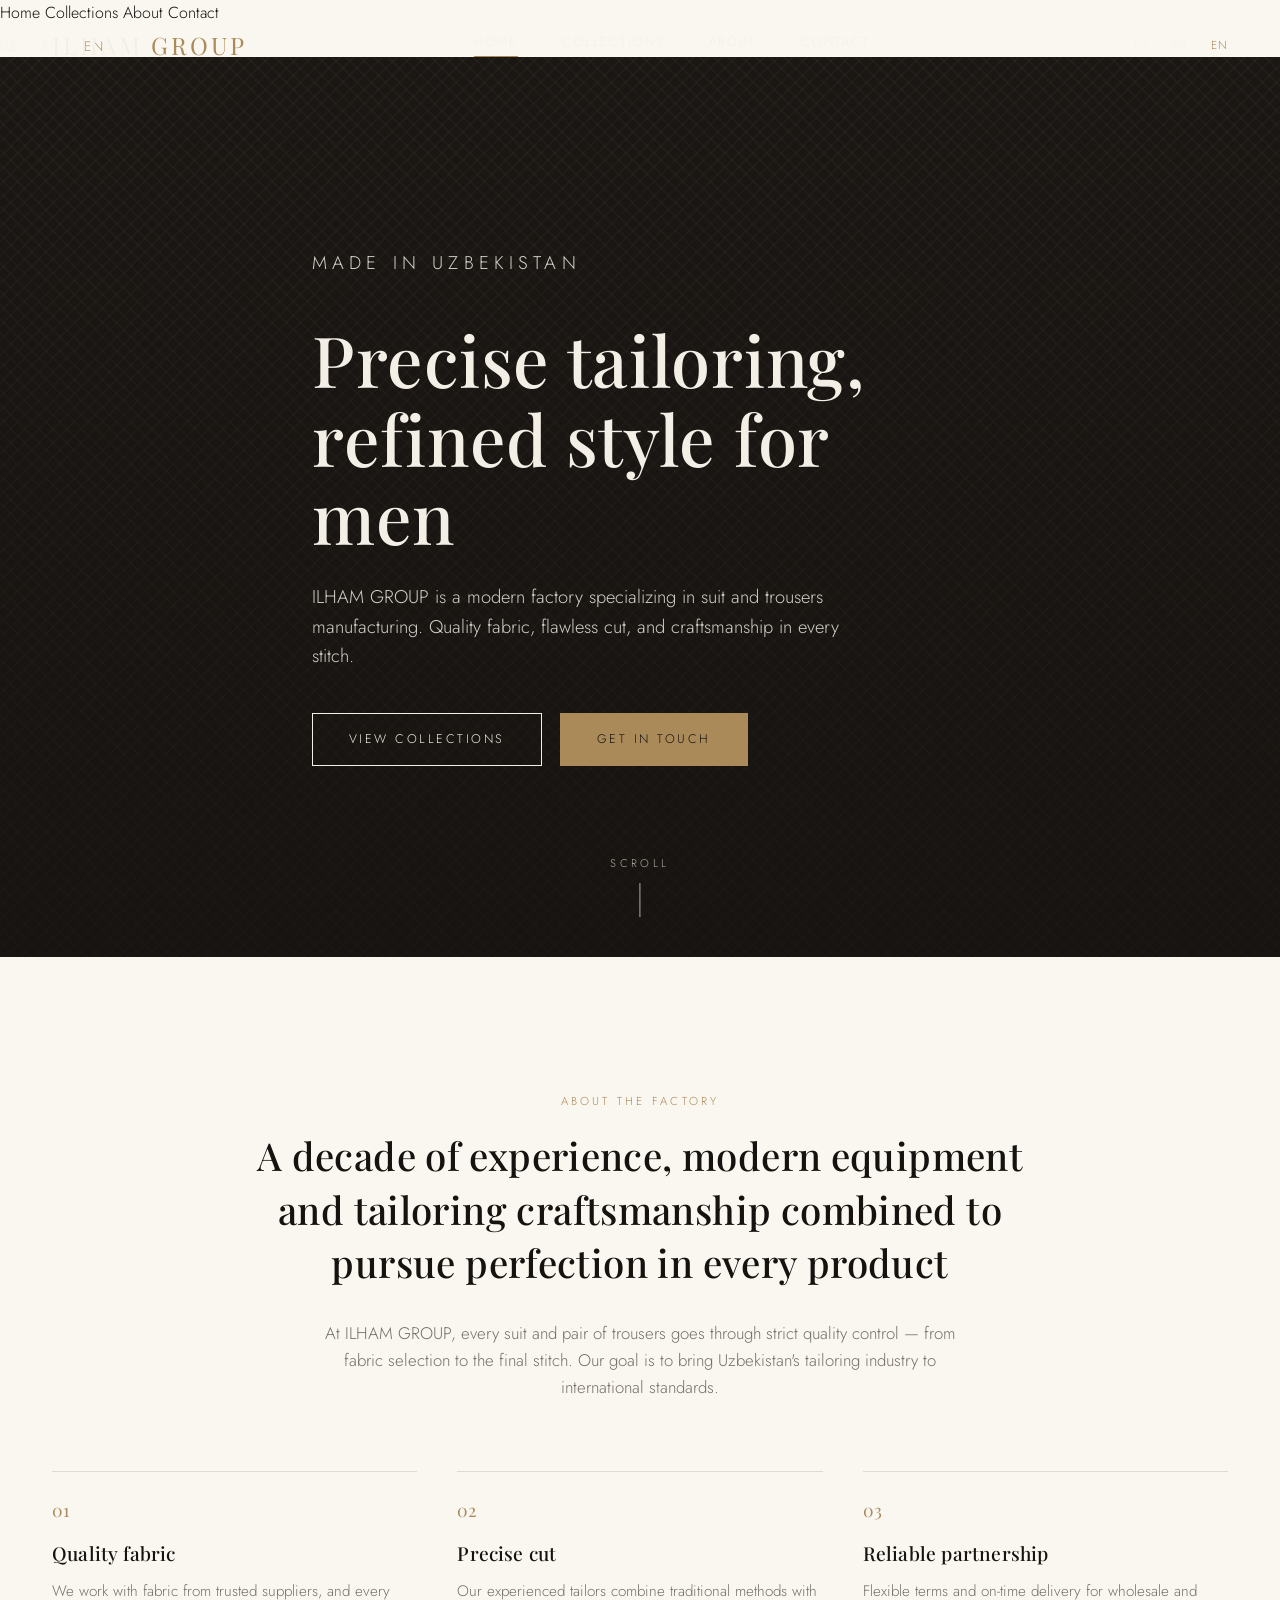
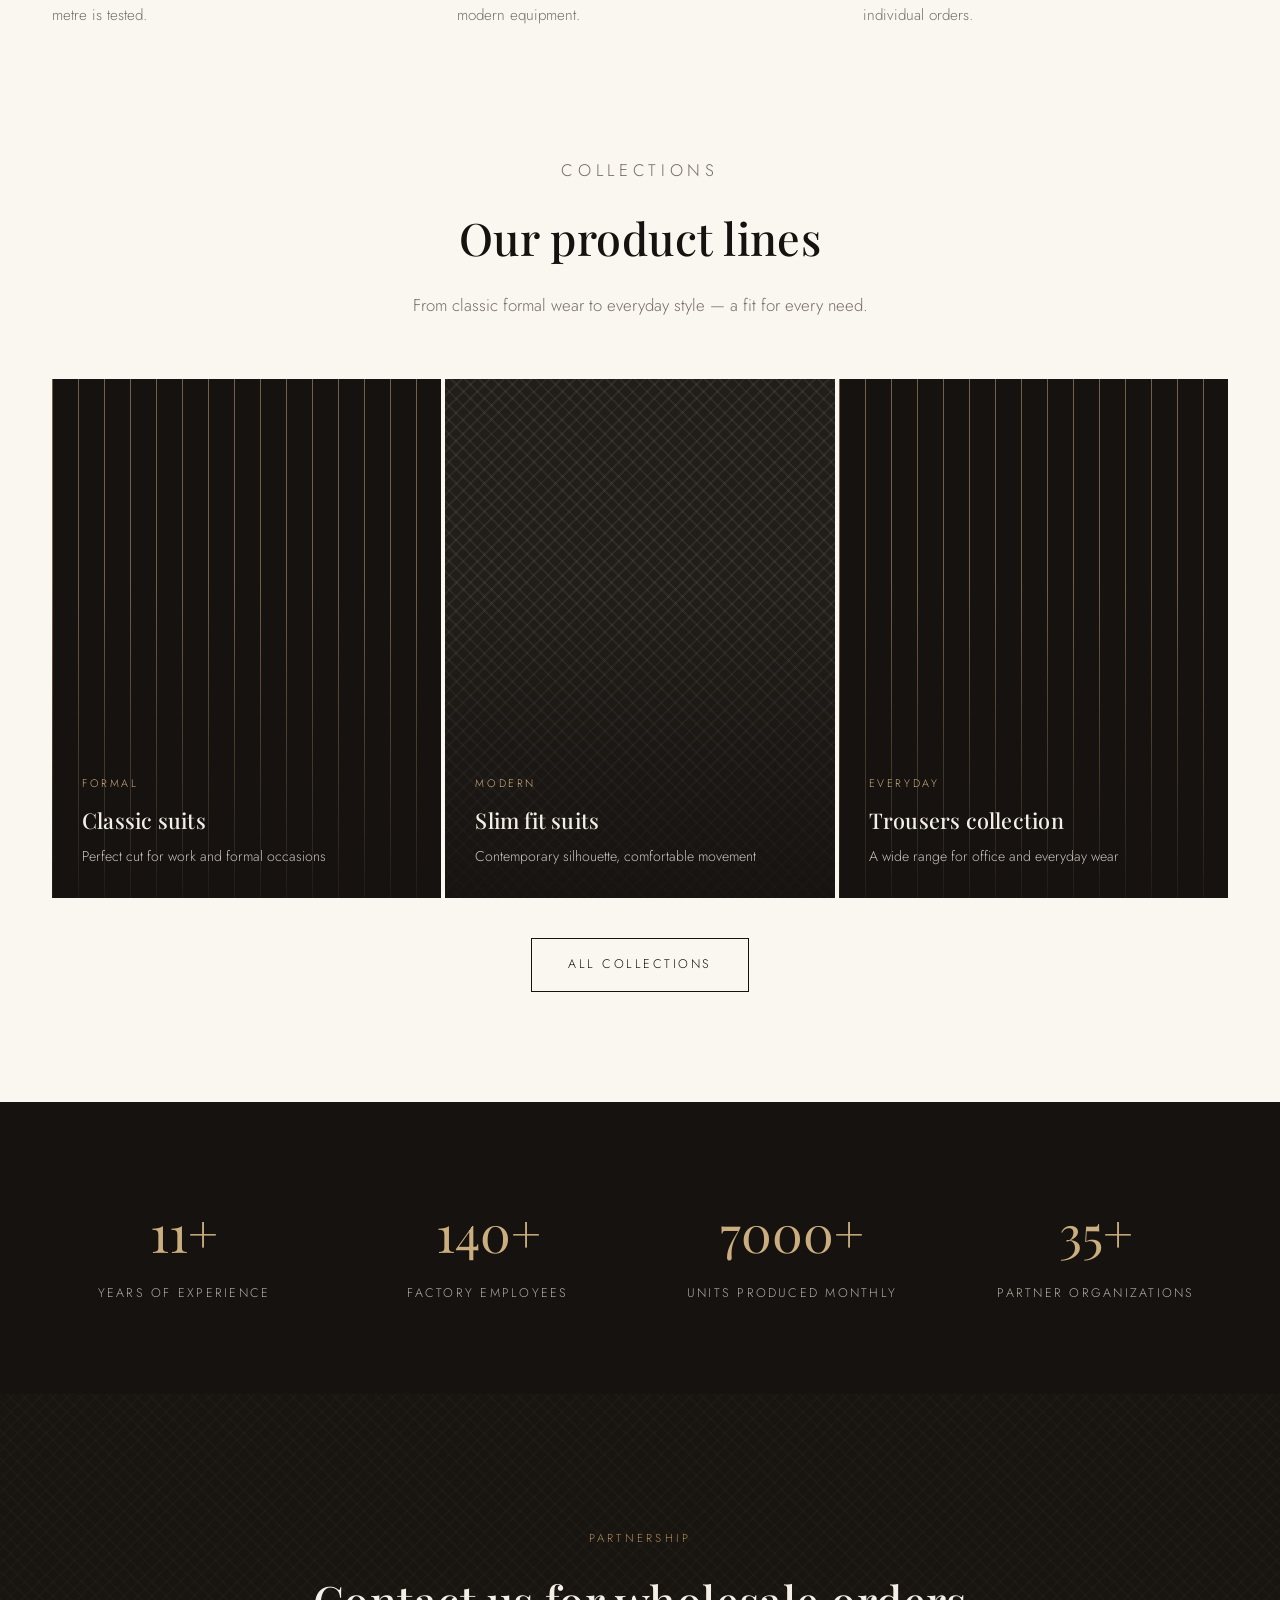
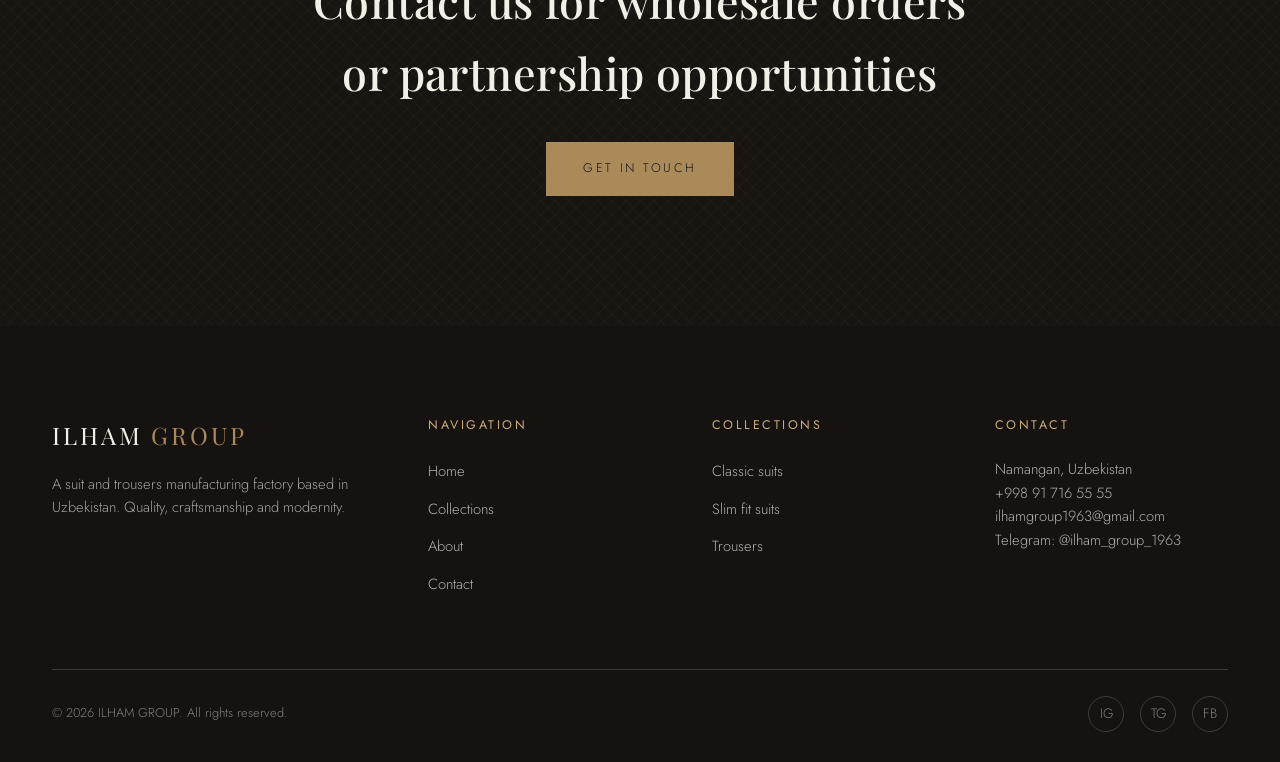
==== commit bb2770ca: "Point site URLs at Firebase Hosting domain Add firebase.json/.firebaserc for the ilham-group-1963 Fi" ====
--- a/en/index.html
+++ b/en/index.html
@@ -6,11 +6,11 @@
 <title>ILHAM GROUP — Suit and Trousers Manufacturing Factory | Uzbekistan</title>
 <meta name="description" content="ILHAM GROUP is a modern suit and trousers manufacturing factory based in Namangan, Uzbekistan. Quality fabric, precise tailoring and premium menswear.">
 <meta name="keywords" content="suit manufacturing, trousers factory Namangan, suits trousers Namangan, menswear Uzbekistan, ILHAM GROUP">
-<link rel="canonical" href="https://alinazarovgulom-svg.github.io/en/index.html">
-<link rel="alternate" hreflang="uz" href="https://alinazarovgulom-svg.github.io/">
-<link rel="alternate" hreflang="ru" href="https://alinazarovgulom-svg.github.io/ru/index.html">
-<link rel="alternate" hreflang="en" href="https://alinazarovgulom-svg.github.io/en/index.html">
-<link rel="alternate" hreflang="x-default" href="https://alinazarovgulom-svg.github.io/">
+<link rel="canonical" href="https://ilham-group-1963.web.app/en/index.html">
+<link rel="alternate" hreflang="uz" href="https://ilham-group-1963.web.app/">
+<link rel="alternate" hreflang="ru" href="https://ilham-group-1963.web.app/ru/index.html">
+<link rel="alternate" hreflang="en" href="https://ilham-group-1963.web.app/en/index.html">
+<link rel="alternate" hreflang="x-default" href="https://ilham-group-1963.web.app/">
 <meta property="og:type" content="website">
 <meta property="og:title" content="ILHAM GROUP — Suit and Trousers Manufacturing Factory">
 <meta property="og:description" content="Premium suits and trousers made in Uzbekistan. Traditional tailoring craft, contemporary design.">
@@ -25,7 +25,7 @@
   "@context": "https://schema.org",
   "@type": "Organization",
   "name": "ILHAM GROUP",
-  "url": "https://alinazarovgulom-svg.github.io/en/index.html",
+  "url": "https://ilham-group-1963.web.app/en/index.html",
   "description": "A suit and trousers manufacturing factory based in Uzbekistan.",
   "address": {
     "@type": "PostalAddress",
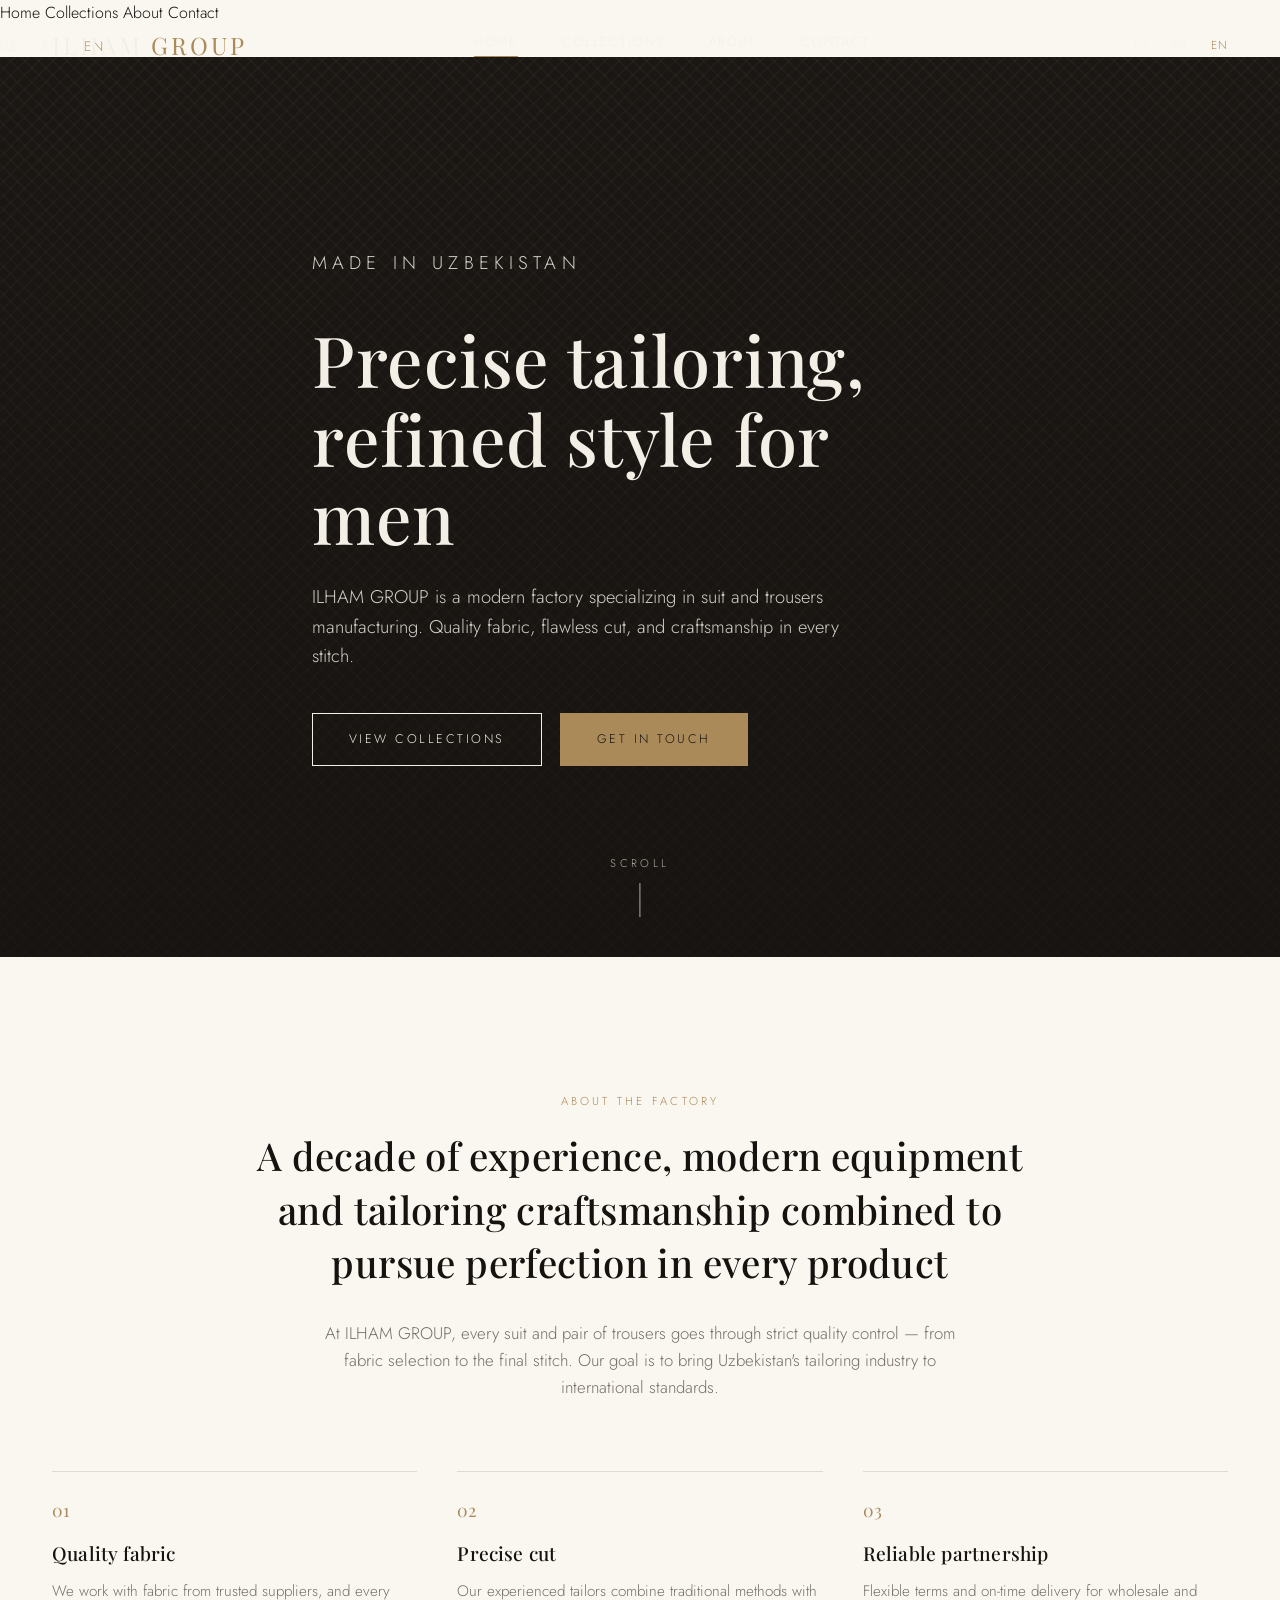
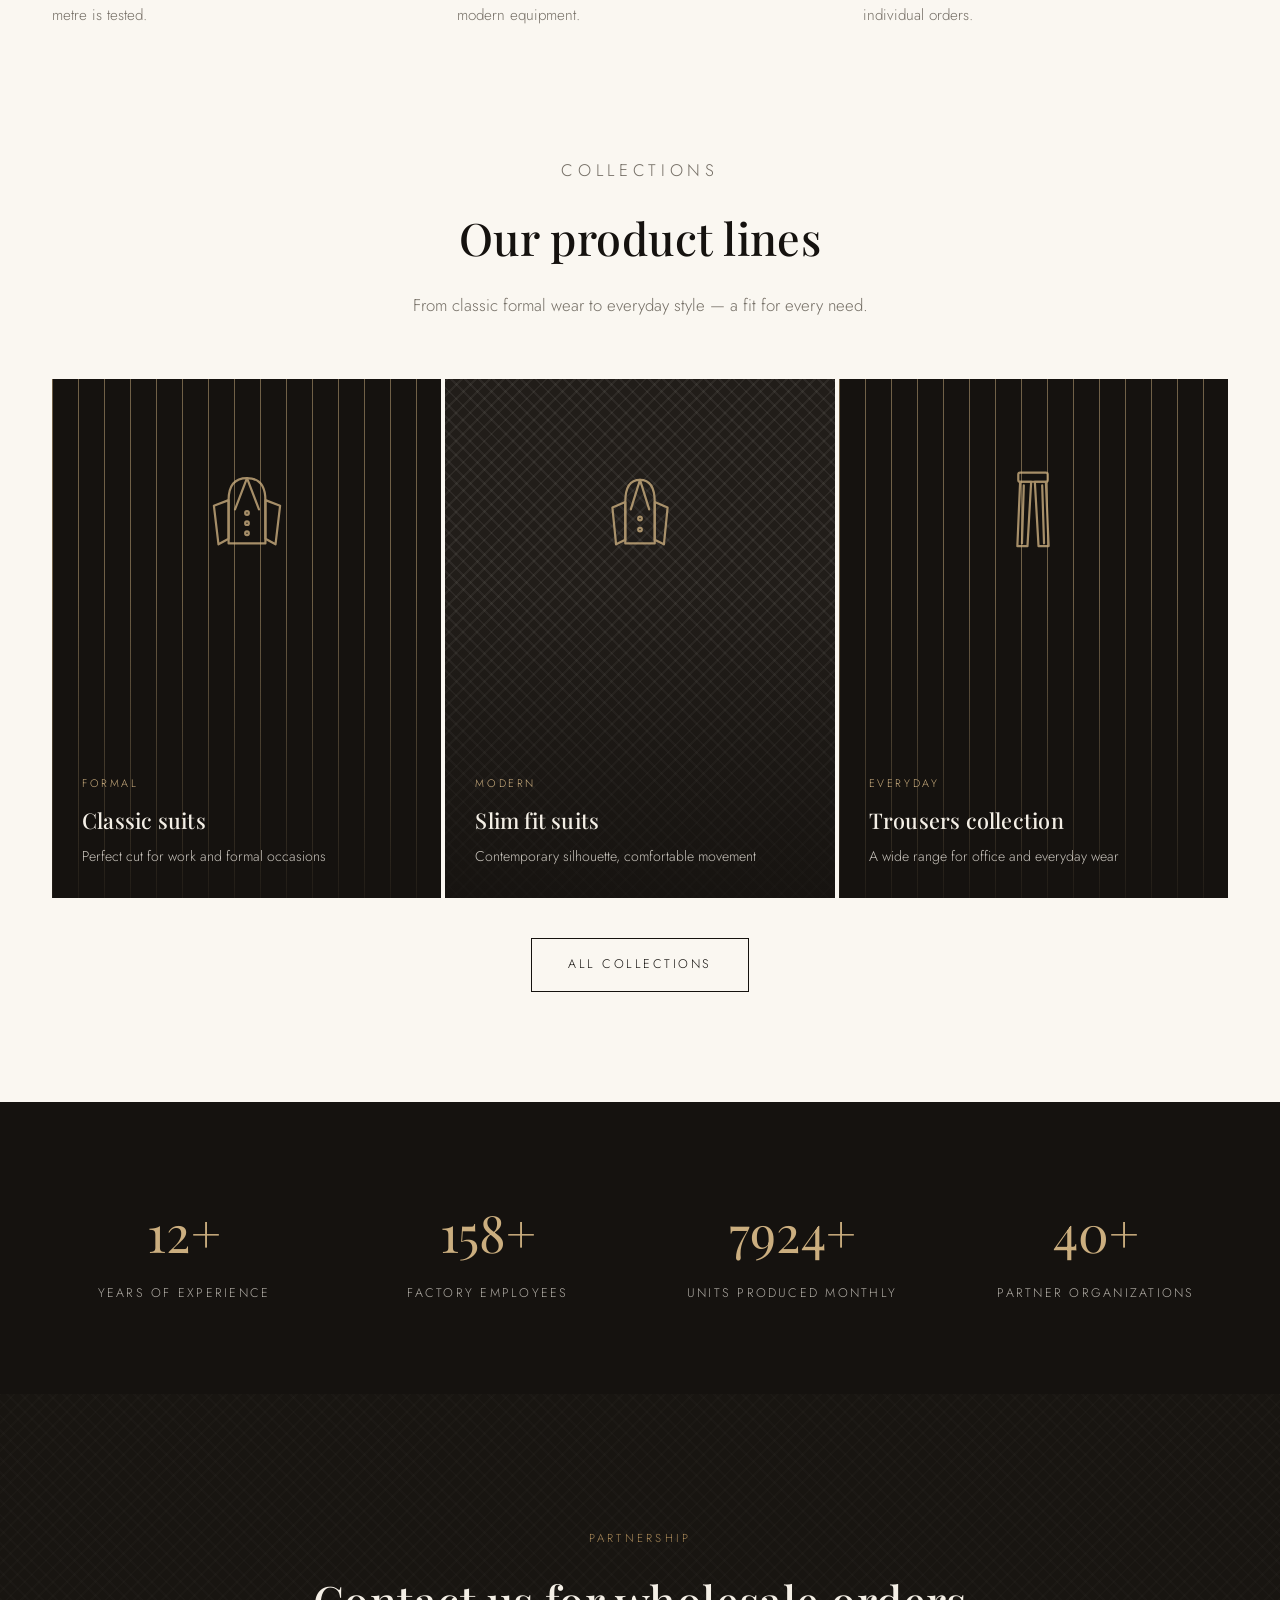
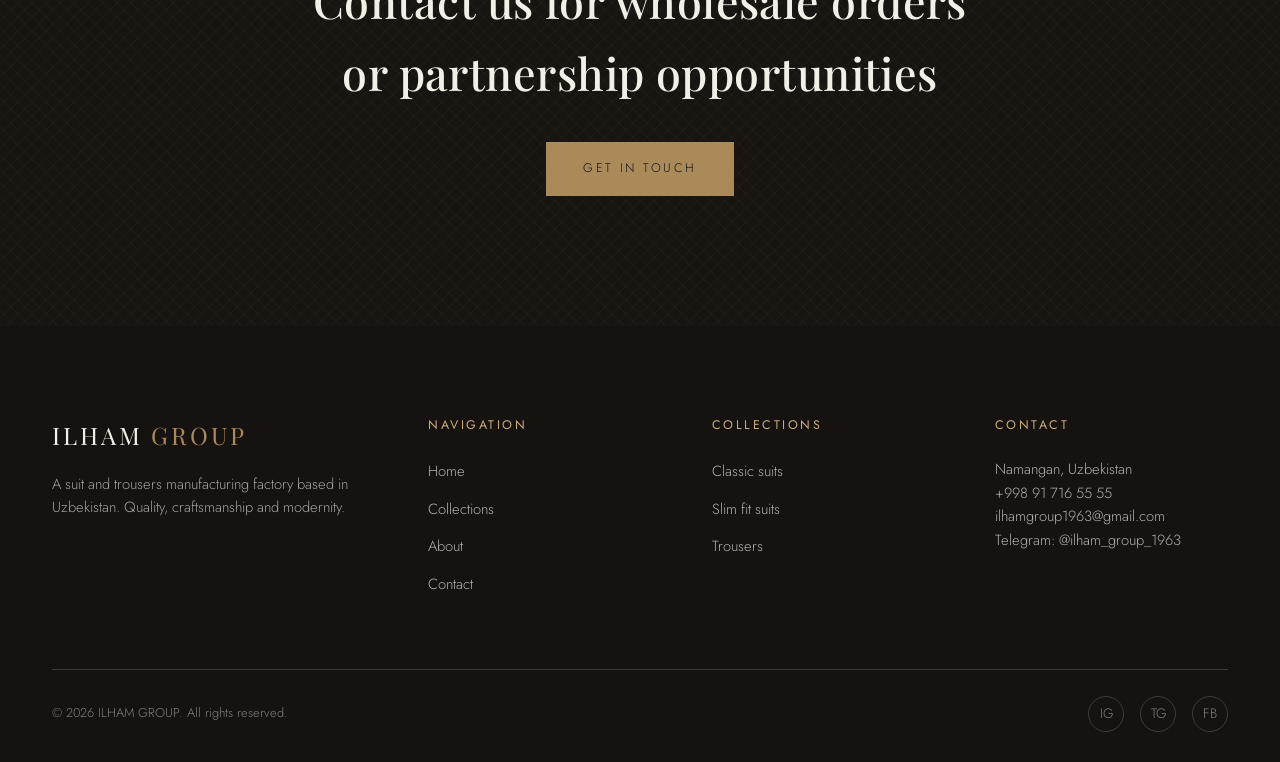
==== commit 871c9a5e: "Add illustrated icons to collection cards Replace plain fabric-pattern-only cards with minimalist li" ====
--- a/en/index.html
+++ b/en/index.html
@@ -118,6 +118,7 @@
 
     <div class="grid reveal">
       <a class="card fabric-pinstripe" href="collections.html">
+        <svg class="card-icon"><use href="../assets/icons.svg#icon-jacket-classic"></use></svg>
         <div class="card-body">
           <span class="tag">Formal</span>
           <h3>Classic suits</h3>
@@ -125,6 +126,7 @@
         </div>
       </a>
       <a class="card fabric-herringbone" href="collections.html">
+        <svg class="card-icon"><use href="../assets/icons.svg#icon-jacket-slim"></use></svg>
         <div class="card-body">
           <span class="tag">Modern</span>
           <h3>Slim fit suits</h3>
@@ -132,6 +134,7 @@
         </div>
       </a>
       <a class="card fabric-pinstripe" href="collections.html">
+        <svg class="card-icon"><use href="../assets/icons.svg#icon-trousers-formal"></use></svg>
         <div class="card-body">
           <span class="tag">Everyday</span>
           <h3>Trousers collection</h3>
--- a/css/style.css
+++ b/css/style.css
@@ -391,6 +391,27 @@
 .card h3 { font-size: 1.35rem; margin-bottom: 8px; }
 .card p { font-size: 0.88rem; color: var(--cream); opacity: 0.8; }
 
+.card-icon {
+  position: absolute;
+  top: 15%;
+  left: 50%;
+  transform: translateX(-50%);
+  width: 30%;
+  max-width: 92px;
+  height: auto;
+  aspect-ratio: 5 / 6;
+  color: var(--gold-light);
+  opacity: 0.8;
+  z-index: 1;
+  pointer-events: none;
+  transition: transform 0.4s ease, opacity 0.4s ease;
+}
+
+.card:hover .card-icon {
+  transform: translateX(-50%) translateY(-4px);
+  opacity: 1;
+}
+
 .card-link {
   margin-top: 40px;
   text-align: center;
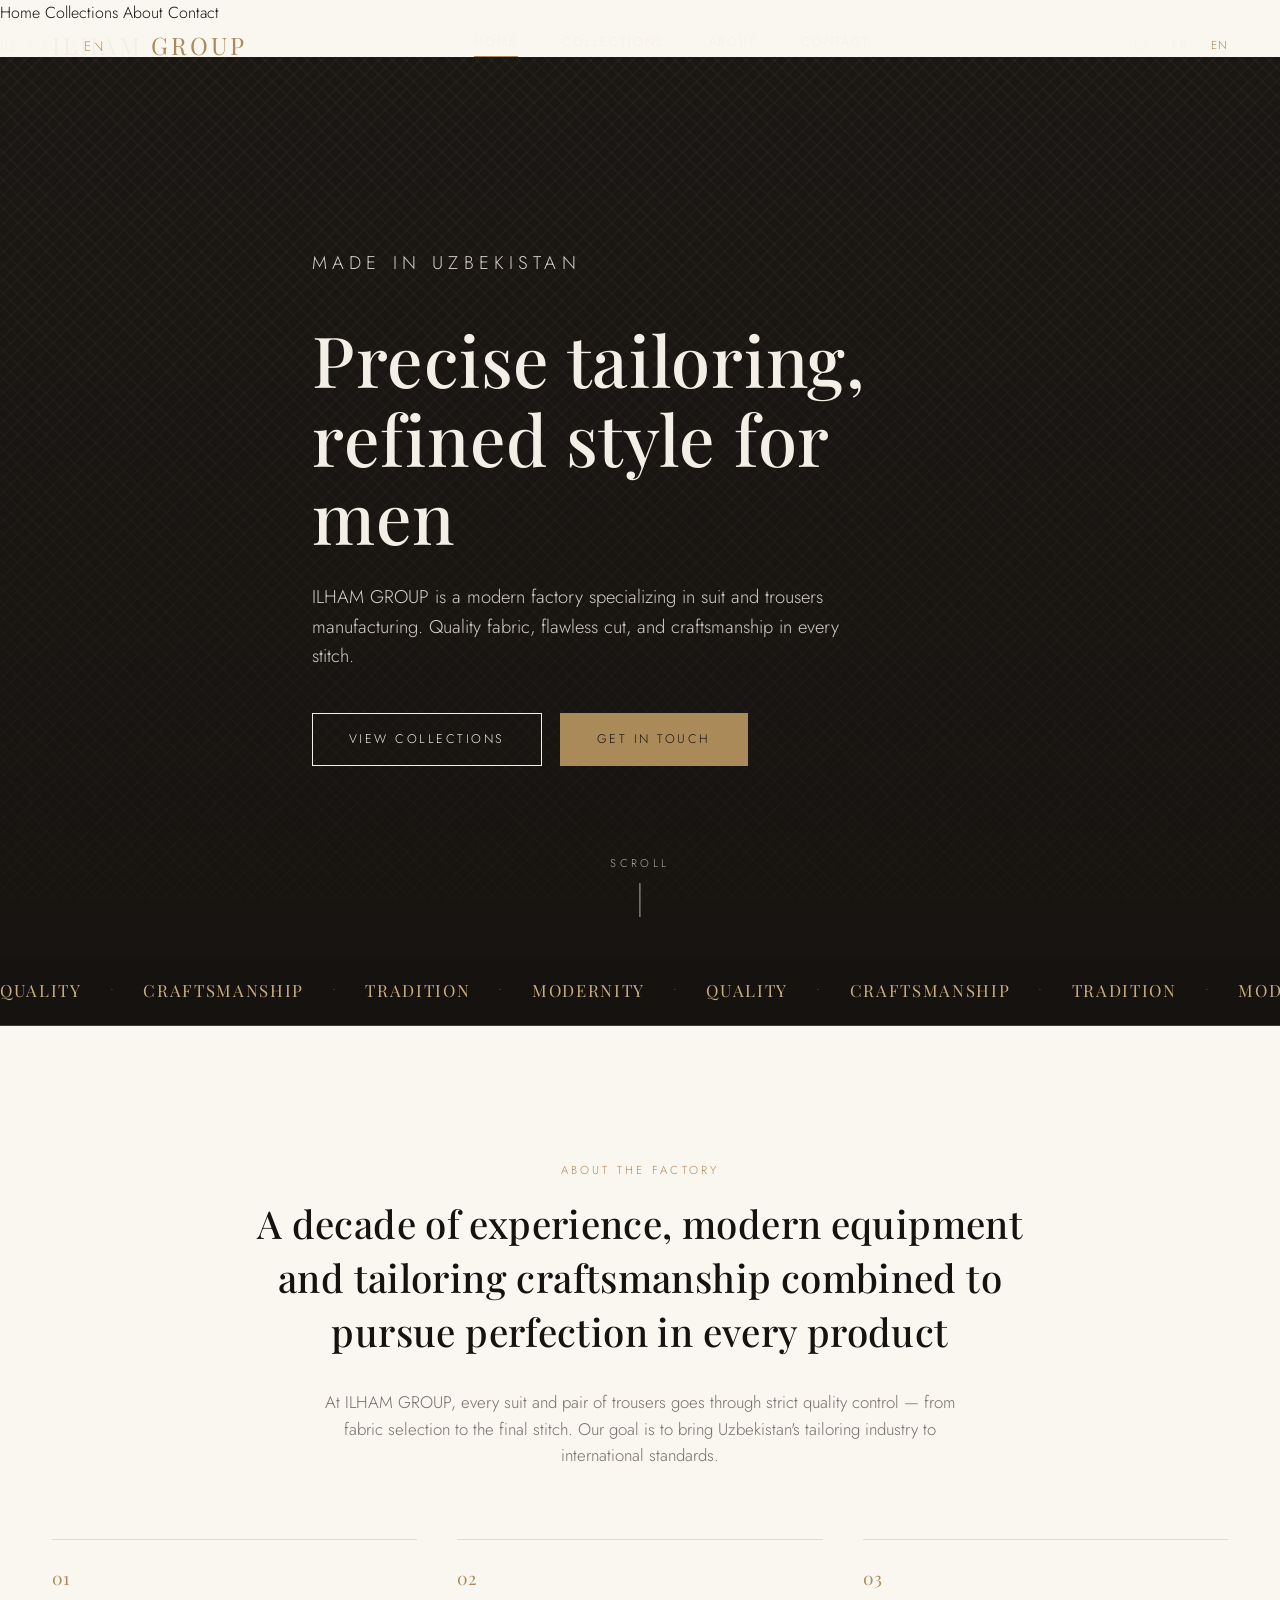
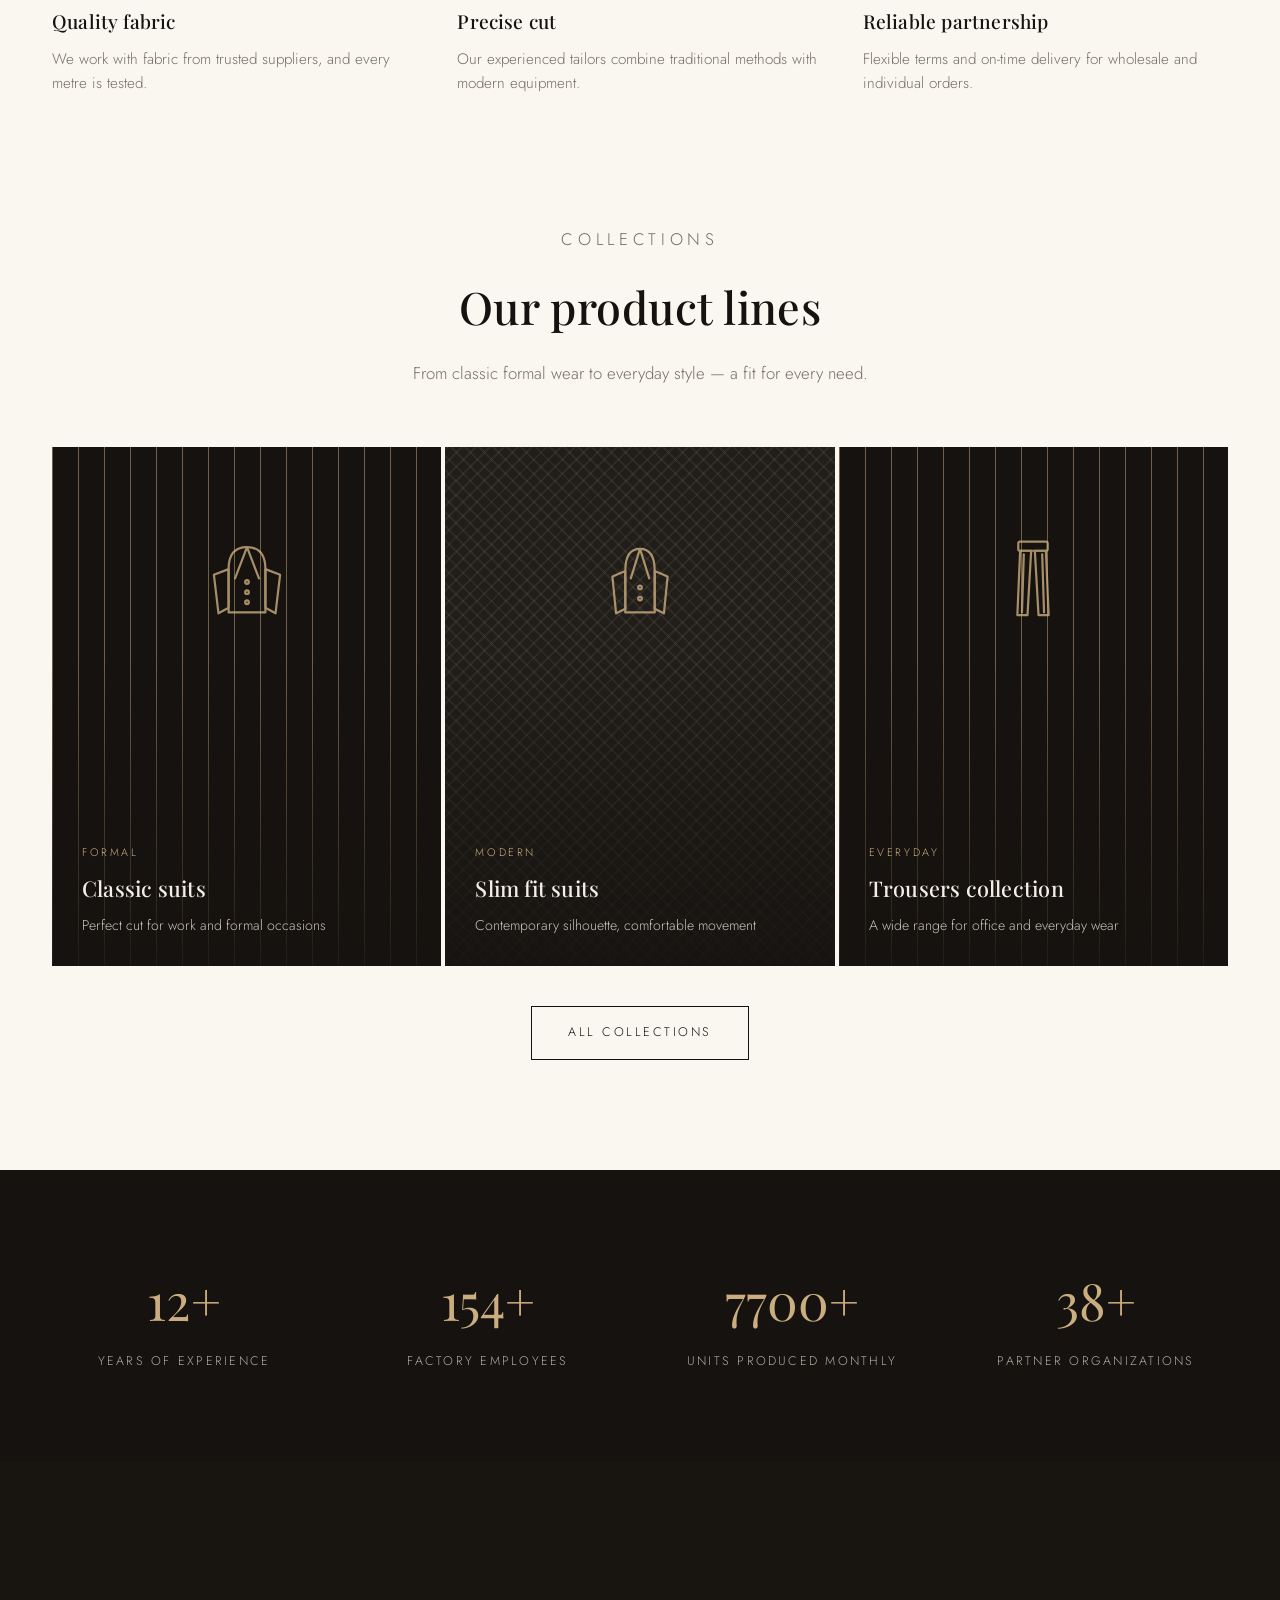
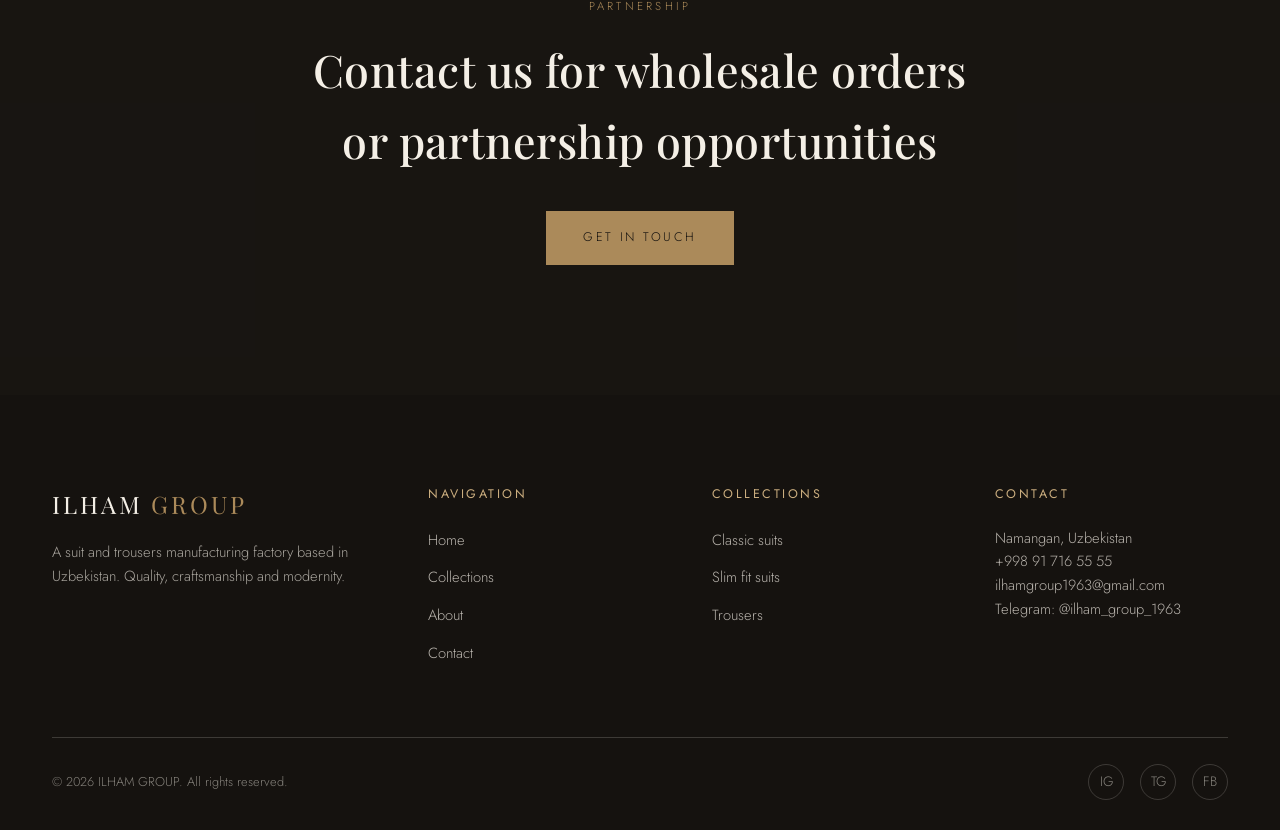
==== commit 1f642a51: "Make the site richer in scroll animations Add a scroll progress bar, staggered entrance timing for g" ====
--- a/en/index.html
+++ b/en/index.html
@@ -36,6 +36,7 @@
 </script>
 </head>
 <body>
+<div class="scroll-progress"></div>
 
 <header class="site-header">
   <div class="container">
@@ -82,6 +83,13 @@
   <div class="scroll-cue"><span>Scroll</span><span class="line"></span></div>
 </section>
 
+<div class="marquee">
+  <div class="marquee-track">
+    <span>Quality</span><span class="dot">&bull;</span><span>Craftsmanship</span><span class="dot">&bull;</span><span>Tradition</span><span class="dot">&bull;</span><span>Modernity</span><span class="dot">&bull;</span>
+    <span>Quality</span><span class="dot">&bull;</span><span>Craftsmanship</span><span class="dot">&bull;</span><span>Tradition</span><span class="dot">&bull;</span><span>Modernity</span><span class="dot">&bull;</span>
+  </div>
+</div>
+
 <section class="intro">
   <div class="container">
     <p class="eyebrow reveal">About the factory</p>
@@ -116,8 +124,8 @@
       <p>From classic formal wear to everyday style — a fit for every need.</p>
     </div>
 
-    <div class="grid reveal">
-      <a class="card fabric-pinstripe" href="collections.html">
+    <div class="grid">
+      <a class="card fabric-pinstripe reveal" href="collections.html">
         <svg class="card-icon"><use href="../assets/icons.svg#icon-jacket-classic"></use></svg>
         <div class="card-body">
           <span class="tag">Formal</span>
@@ -125,7 +133,7 @@
           <p>Perfect cut for work and formal occasions</p>
         </div>
       </a>
-      <a class="card fabric-herringbone" href="collections.html">
+      <a class="card fabric-herringbone reveal" href="collections.html">
         <svg class="card-icon"><use href="../assets/icons.svg#icon-jacket-slim"></use></svg>
         <div class="card-body">
           <span class="tag">Modern</span>
@@ -133,7 +141,7 @@
           <p>Contemporary silhouette, comfortable movement</p>
         </div>
       </a>
-      <a class="card fabric-pinstripe" href="collections.html">
+      <a class="card fabric-pinstripe reveal" href="collections.html">
         <svg class="card-icon"><use href="../assets/icons.svg#icon-trousers-formal"></use></svg>
         <div class="card-body">
           <span class="tag">Everyday</span>
--- a/css/style.css
+++ b/css/style.css
@@ -401,10 +401,18 @@
   height: auto;
   aspect-ratio: 5 / 6;
   color: var(--gold-light);
-  opacity: 0.8;
+  opacity: 0;
   z-index: 1;
   pointer-events: none;
-  transition: transform 0.4s ease, opacity 0.4s ease;
+  stroke-dasharray: 1;
+  stroke-dashoffset: 1;
+  transition: transform 0.4s ease, opacity 0.6s ease, stroke-dashoffset 1.3s ease;
+}
+
+.card.is-visible .card-icon {
+  opacity: 0.8;
+  stroke-dashoffset: 0;
+  transition: transform 0.4s ease, opacity 0.6s ease 0.1s, stroke-dashoffset 1.4s cubic-bezier(0.65, 0, 0.35, 1) 0.1s;
 }
 
 .card:hover .card-icon {
@@ -704,6 +712,104 @@
 .reveal.is-visible {
   opacity: 1;
   transform: translateY(0);
+}
+
+/* Staggered entrance for grid / list children */
+.values-row .value-item:nth-child(1),
+.grid .card:nth-child(1),
+.stats-grid .stat:nth-child(1),
+.process-list .process-item:nth-child(1) { transition-delay: 0s; }
+
+.values-row .value-item:nth-child(2),
+.grid .card:nth-child(2),
+.stats-grid .stat:nth-child(2),
+.process-list .process-item:nth-child(2) { transition-delay: 0.1s; }
+
+.values-row .value-item:nth-child(3),
+.grid .card:nth-child(3),
+.stats-grid .stat:nth-child(3),
+.process-list .process-item:nth-child(3) { transition-delay: 0.2s; }
+
+.grid .card:nth-child(4),
+.stats-grid .stat:nth-child(4),
+.process-list .process-item:nth-child(4) { transition-delay: 0.3s; }
+
+.grid .card:nth-child(5),
+.process-list .process-item:nth-child(5) { transition-delay: 0.4s; }
+
+.grid .card:nth-child(6) { transition-delay: 0.5s; }
+.grid .card:nth-child(7) { transition-delay: 0.6s; }
+.grid .card:nth-child(8) { transition-delay: 0.7s; }
+
+/* ===== Scroll progress bar ===== */
+
+.scroll-progress {
+  position: fixed;
+  top: 0;
+  left: 0;
+  height: 3px;
+  width: 0%;
+  background: linear-gradient(90deg, var(--gold), var(--gold-light));
+  z-index: 300;
+  transition: width 0.15s ease-out;
+}
+
+/* ===== Marquee ticker ===== */
+
+.marquee {
+  overflow: hidden;
+  background: var(--black);
+  padding: 20px 0;
+  white-space: nowrap;
+  border-bottom: 1px solid var(--line-light);
+}
+
+.marquee-track {
+  display: inline-flex;
+  width: max-content;
+  gap: 28px;
+  align-items: center;
+  animation: marqueeScroll 26s linear infinite;
+}
+
+.marquee-track span {
+  font-family: var(--serif);
+  font-size: 1.05rem;
+  letter-spacing: 0.1em;
+  color: var(--gold-light);
+  text-transform: uppercase;
+}
+
+.marquee-track .dot {
+  color: var(--gray);
+  font-size: 0.85rem;
+  font-family: var(--sans);
+}
+
+@keyframes marqueeScroll {
+  from { transform: translateX(0); }
+  to { transform: translateX(-50%); }
+}
+
+/* ===== Parallax backgrounds ===== */
+
+.hero.fabric-herringbone,
+.page-header.fabric-herringbone,
+.cta-banner.fabric-herringbone,
+.split-media.fabric-herringbone {
+  background-attachment: fixed;
+}
+
+@media (prefers-reduced-motion: reduce) {
+  .reveal,
+  .card-icon,
+  .marquee-track {
+    transition: none !important;
+    animation: none !important;
+    opacity: 1 !important;
+    transform: none !important;
+    stroke-dashoffset: 0 !important;
+  }
 }
 
 /* ===== Responsive ===== */
@@ -751,6 +857,15 @@
 
   .section { padding: 80px 0; }
   .hero-actions .btn { padding: 14px 26px; }
+
+  .hero.fabric-herringbone,
+  .page-header.fabric-herringbone,
+  .cta-banner.fabric-herringbone,
+  .split-media.fabric-herringbone {
+    background-attachment: scroll;
+  }
+
+  .marquee-track span { font-size: 0.9rem; }
 }
 
 @media (max-width: 640px) {
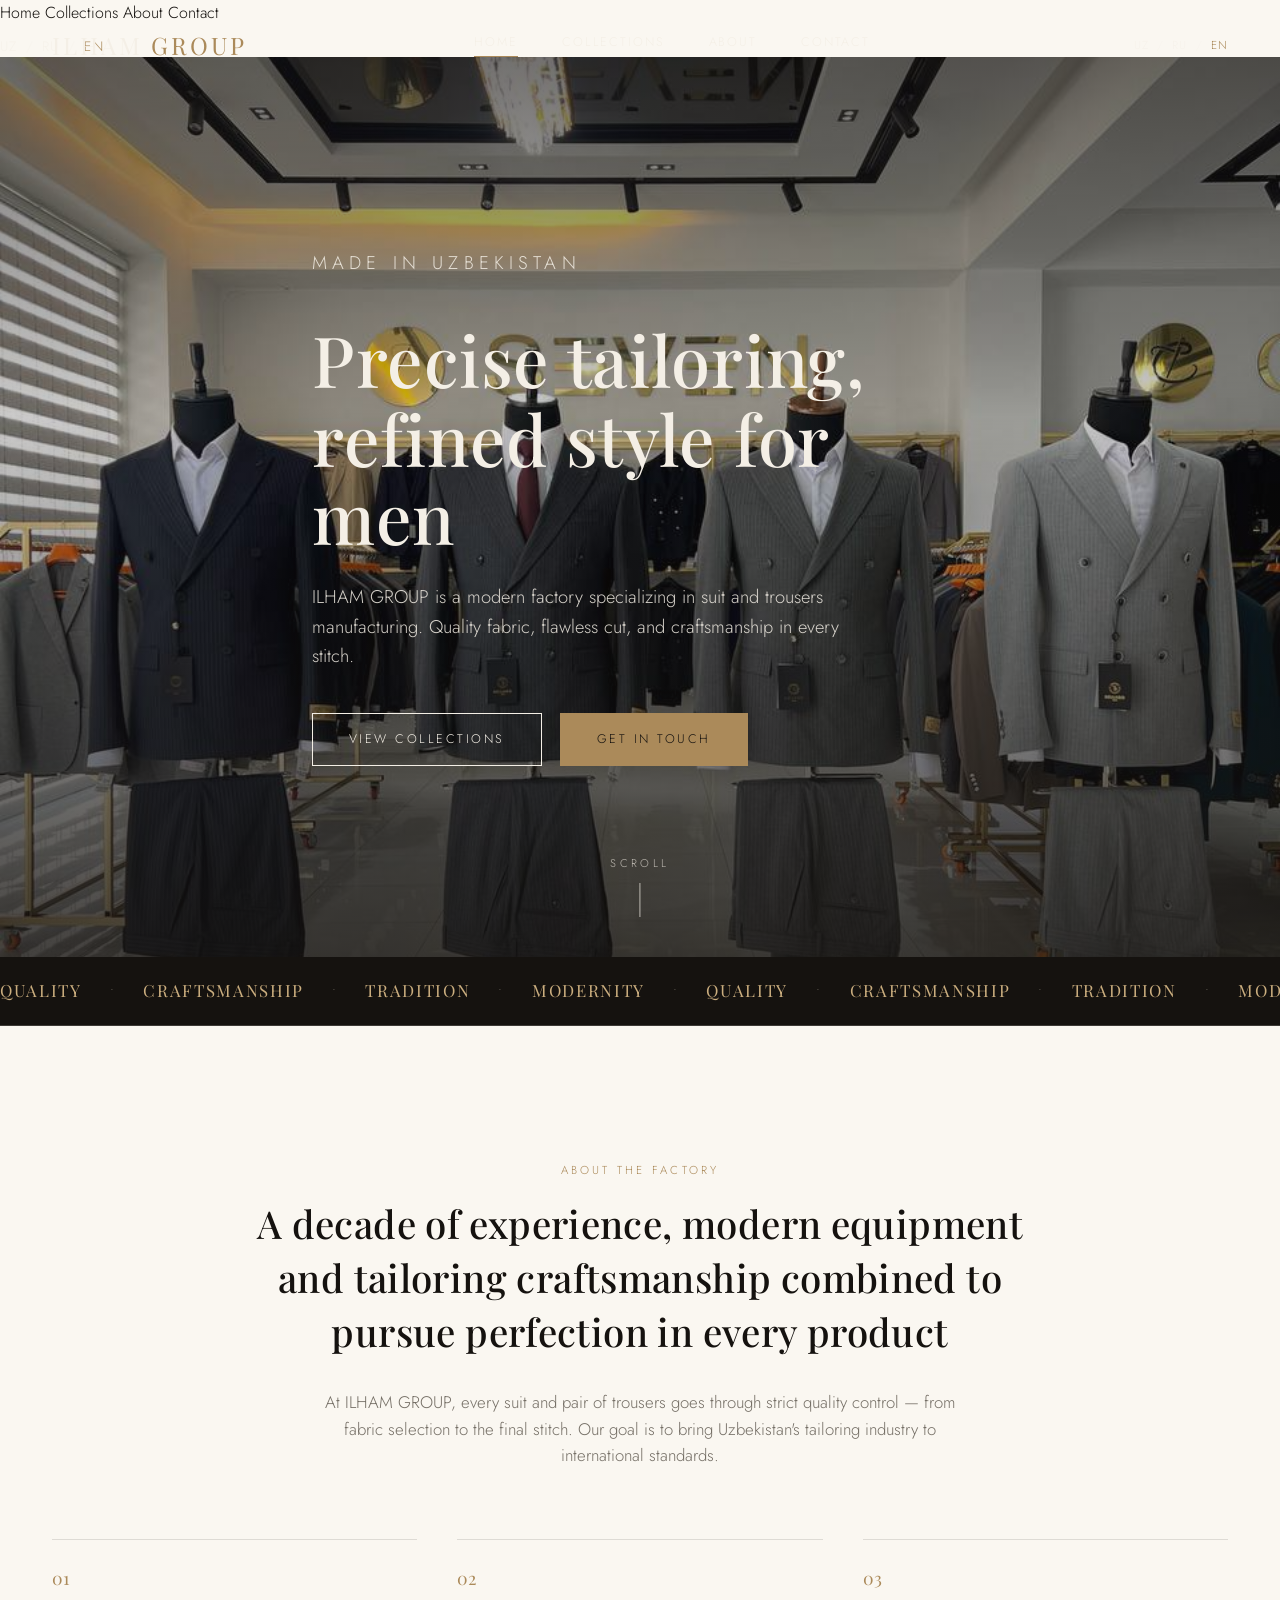
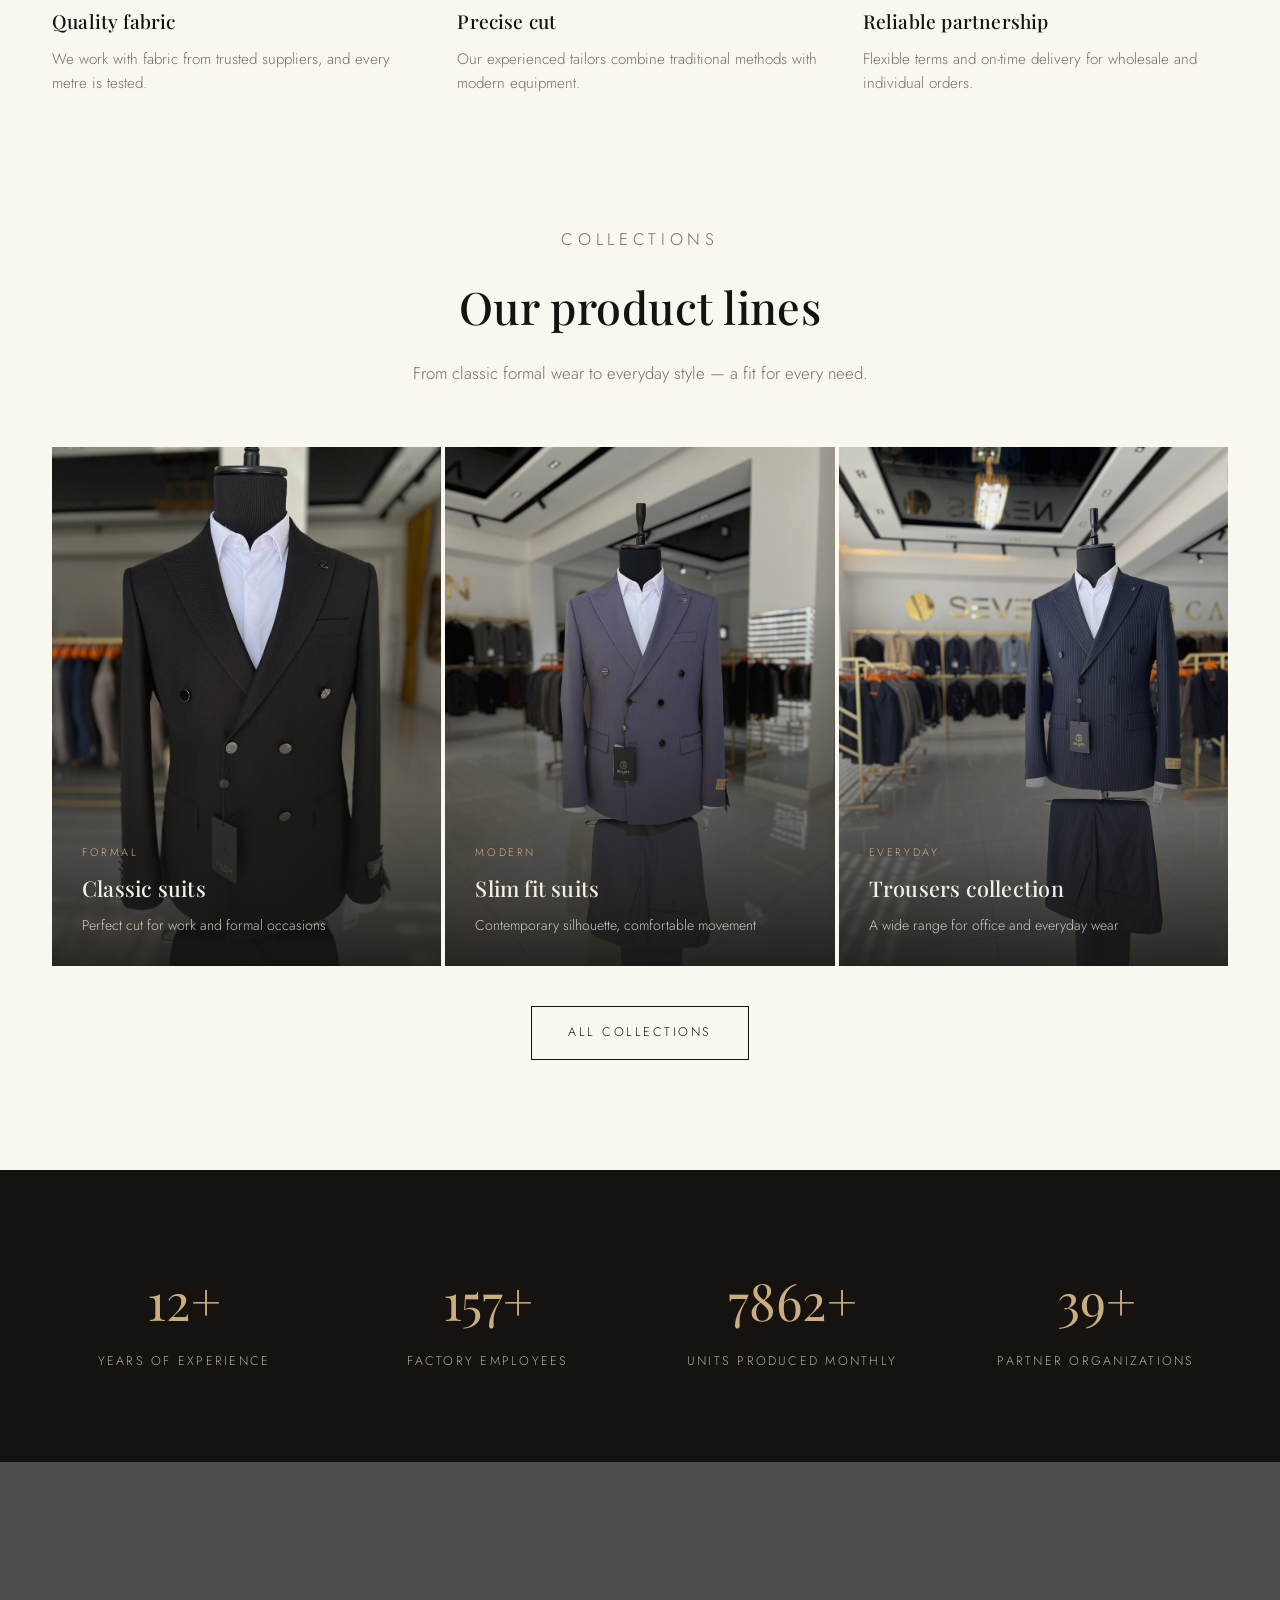
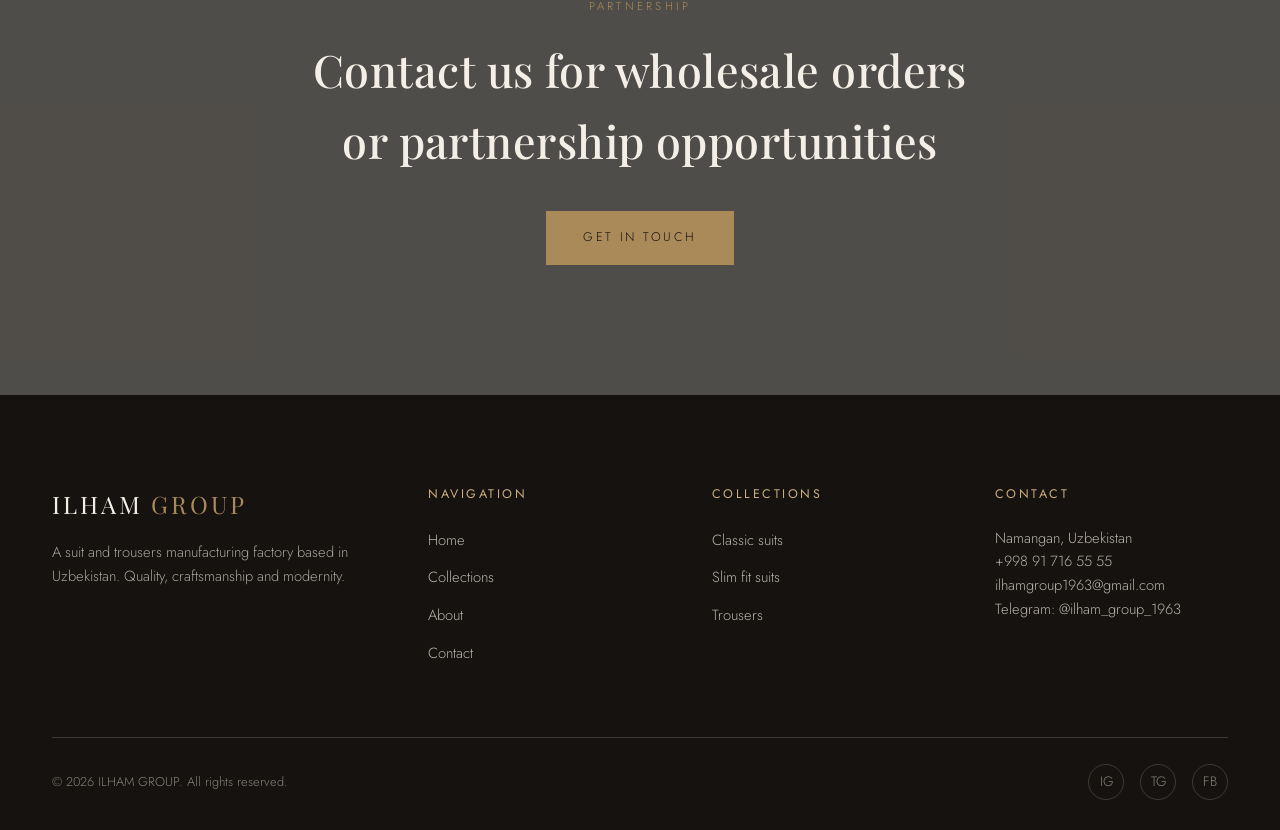
==== commit b9d715c5: "Redesign in a modern-classic style with real product photography Replace CSS fabric-pattern backgrou" ====
--- a/en/index.html
+++ b/en/index.html
@@ -70,7 +70,7 @@
   </div>
 </nav>
 
-<section class="hero fabric-herringbone">
+<section class="hero bg-photo" style="background-image:url('/images/showroom-lineup.jpg')">
   <div class="container hero-content">
     <p class="eyebrow">Made in Uzbekistan</p>
     <h1>Precise tailoring, refined style for men</h1>
@@ -125,24 +125,24 @@
     </div>
 
     <div class="grid">
-      <a class="card fabric-pinstripe reveal" href="collections.html">
-        <svg class="card-icon"><use href="../assets/icons.svg#icon-jacket-classic"></use></svg>
+      <a class="card reveal" href="collections.html">
+        <div class="card-img" style="background-image:url('/images/suit-black-db.jpg')"></div>
         <div class="card-body">
           <span class="tag">Formal</span>
           <h3>Classic suits</h3>
           <p>Perfect cut for work and formal occasions</p>
         </div>
       </a>
-      <a class="card fabric-herringbone reveal" href="collections.html">
-        <svg class="card-icon"><use href="../assets/icons.svg#icon-jacket-slim"></use></svg>
+      <a class="card reveal" href="collections.html">
+        <div class="card-img" style="background-image:url('/images/suit-grey-db.jpg')"></div>
         <div class="card-body">
           <span class="tag">Modern</span>
           <h3>Slim fit suits</h3>
           <p>Contemporary silhouette, comfortable movement</p>
         </div>
       </a>
-      <a class="card fabric-pinstripe reveal" href="collections.html">
-        <svg class="card-icon"><use href="../assets/icons.svg#icon-trousers-formal"></use></svg>
+      <a class="card reveal" href="collections.html">
+        <div class="card-img" style="background-image:url('/images/hero-pinstripe-suit.jpg')"></div>
         <div class="card-body">
           <span class="tag">Everyday</span>
           <h3>Trousers collection</h3>
@@ -176,7 +176,7 @@
   </div>
 </section>
 
-<section class="cta-banner fabric-herringbone">
+<section class="cta-banner bg-photo" style="background-image:url('/images/lapel-detail.jpg')">
   <div class="container reveal">
     <p class="eyebrow">Partnership</p>
     <h2>Contact us for wholesale orders or partnership opportunities</h2>
--- a/css/style.css
+++ b/css/style.css
@@ -106,28 +106,12 @@
 
 .btn-gold:hover { background: transparent; color: var(--gold); }
 
-/* ===== Fabric pattern helpers (no images needed) ===== */
-
-.fabric-herringbone {
-  background-color: var(--charcoal);
-  background-image:
-    repeating-linear-gradient(45deg, rgba(244,239,230,0.06) 0, rgba(244,239,230,0.06) 2px, transparent 2px, transparent 10px),
-    repeating-linear-gradient(-45deg, rgba(244,239,230,0.06) 0, rgba(244,239,230,0.06) 2px, transparent 2px, transparent 10px);
-}
-
-.fabric-houndstooth {
-  background-color: var(--cream);
-  background-image:
-    linear-gradient(45deg, var(--black) 25%, transparent 25%, transparent 75%, var(--black) 75%),
-    linear-gradient(45deg, var(--black) 25%, transparent 25%, transparent 75%, var(--black) 75%);
-  background-size: 16px 16px;
-  background-position: 0 0, 8px 8px;
-  opacity: 0.08;
-}
-
-.fabric-pinstripe {
-  background-color: var(--black);
-  background-image: repeating-linear-gradient(90deg, rgba(203,174,127,0.5) 0, rgba(203,174,127,0.5) 1px, transparent 1px, transparent 26px);
+/* ===== Photo helpers ===== */
+
+.bg-photo {
+  background-size: cover;
+  background-position: center;
+  background-repeat: no-repeat;
 }
 
 /* ===== Header ===== */
@@ -247,13 +231,15 @@
   align-items: center;
   color: var(--cream);
   overflow: hidden;
+  background-size: cover;
+  background-position: center 30%;
 }
 
 .hero::before {
   content: "";
   position: absolute;
   inset: 0;
-  background: linear-gradient(180deg, rgba(21,18,15,0.55), rgba(21,18,15,0.85));
+  background: linear-gradient(180deg, rgba(21,18,15,0.6) 0%, rgba(21,18,15,0.22) 40%, rgba(21,18,15,0.8) 100%);
 }
 
 .hero-content {
@@ -367,10 +353,24 @@
   align-items: flex-end;
 }
 
+.card-img {
+  position: absolute;
+  inset: 0;
+  background-size: cover;
+  background-position: center;
+  transition: transform 0.7s cubic-bezier(0.2, 0.7, 0.3, 1);
+  z-index: 0;
+}
+
+.card:hover .card-img {
+  transform: scale(1.07);
+}
+
 .card::after {
   content: "";
   position: absolute; inset: 0;
-  background: linear-gradient(180deg, rgba(21,18,15,0) 40%, rgba(21,18,15,0.88) 100%);
+  background: linear-gradient(180deg, rgba(21,18,15,0.05) 30%, rgba(21,18,15,0.9) 100%);
+  z-index: 1;
 }
 
 .card-body {
@@ -390,35 +390,6 @@
 
 .card h3 { font-size: 1.35rem; margin-bottom: 8px; }
 .card p { font-size: 0.88rem; color: var(--cream); opacity: 0.8; }
-
-.card-icon {
-  position: absolute;
-  top: 15%;
-  left: 50%;
-  transform: translateX(-50%);
-  width: 30%;
-  max-width: 92px;
-  height: auto;
-  aspect-ratio: 5 / 6;
-  color: var(--gold-light);
-  opacity: 0;
-  z-index: 1;
-  pointer-events: none;
-  stroke-dasharray: 1;
-  stroke-dashoffset: 1;
-  transition: transform 0.4s ease, opacity 0.6s ease, stroke-dashoffset 1.3s ease;
-}
-
-.card.is-visible .card-icon {
-  opacity: 0.8;
-  stroke-dashoffset: 0;
-  transition: transform 0.4s ease, opacity 0.6s ease 0.1s, stroke-dashoffset 1.4s cubic-bezier(0.65, 0, 0.35, 1) 0.1s;
-}
-
-.card:hover .card-icon {
-  transform: translateX(-50%) translateY(-4px);
-  opacity: 1;
-}
 
 .card-link {
   margin-top: 40px;
@@ -491,12 +462,14 @@
   text-align: center;
   color: var(--cream);
   overflow: hidden;
+  background-size: cover;
+  background-position: center;
 }
 
 .cta-banner::before {
   content: "";
   position: absolute; inset: 0;
-  background: rgba(21,18,15,0.72);
+  background: rgba(21,18,15,0.74);
 }
 
 .cta-banner .container { position: relative; z-index: 2; }
@@ -571,15 +544,10 @@
 /* ===== Page header (inner pages) ===== */
 
 .page-header {
-  padding: 200px 0 90px;
+  padding: 170px 0 64px;
   color: var(--cream);
   position: relative;
-}
-
-.page-header::before {
-  content: "";
-  position: absolute; inset: 0;
-  background: rgba(21,18,15,0.6);
+  background: var(--black);
 }
 
 .page-header .container { position: relative; z-index: 2; }
@@ -633,6 +601,8 @@
 
 .split-media {
   aspect-ratio: 4/5;
+  background-size: cover;
+  background-position: center;
 }
 
 .split h2 { font-size: clamp(1.8rem, 3.4vw, 2.4rem); margin-bottom: 24px; }
@@ -793,22 +763,20 @@
 
 /* ===== Parallax backgrounds ===== */
 
-.hero.fabric-herringbone,
-.page-header.fabric-herringbone,
-.cta-banner.fabric-herringbone,
-.split-media.fabric-herringbone {
+.hero,
+.cta-banner,
+.split-media {
   background-attachment: fixed;
 }
 
 @media (prefers-reduced-motion: reduce) {
   .reveal,
-  .card-icon,
+  .card-img,
   .marquee-track {
     transition: none !important;
     animation: none !important;
     opacity: 1 !important;
     transform: none !important;
-    stroke-dashoffset: 0 !important;
   }
 }
 
@@ -858,10 +826,9 @@
   .section { padding: 80px 0; }
   .hero-actions .btn { padding: 14px 26px; }
 
-  .hero.fabric-herringbone,
-  .page-header.fabric-herringbone,
-  .cta-banner.fabric-herringbone,
-  .split-media.fabric-herringbone {
+  .hero,
+  .cta-banner,
+  .split-media {
     background-attachment: scroll;
   }
 
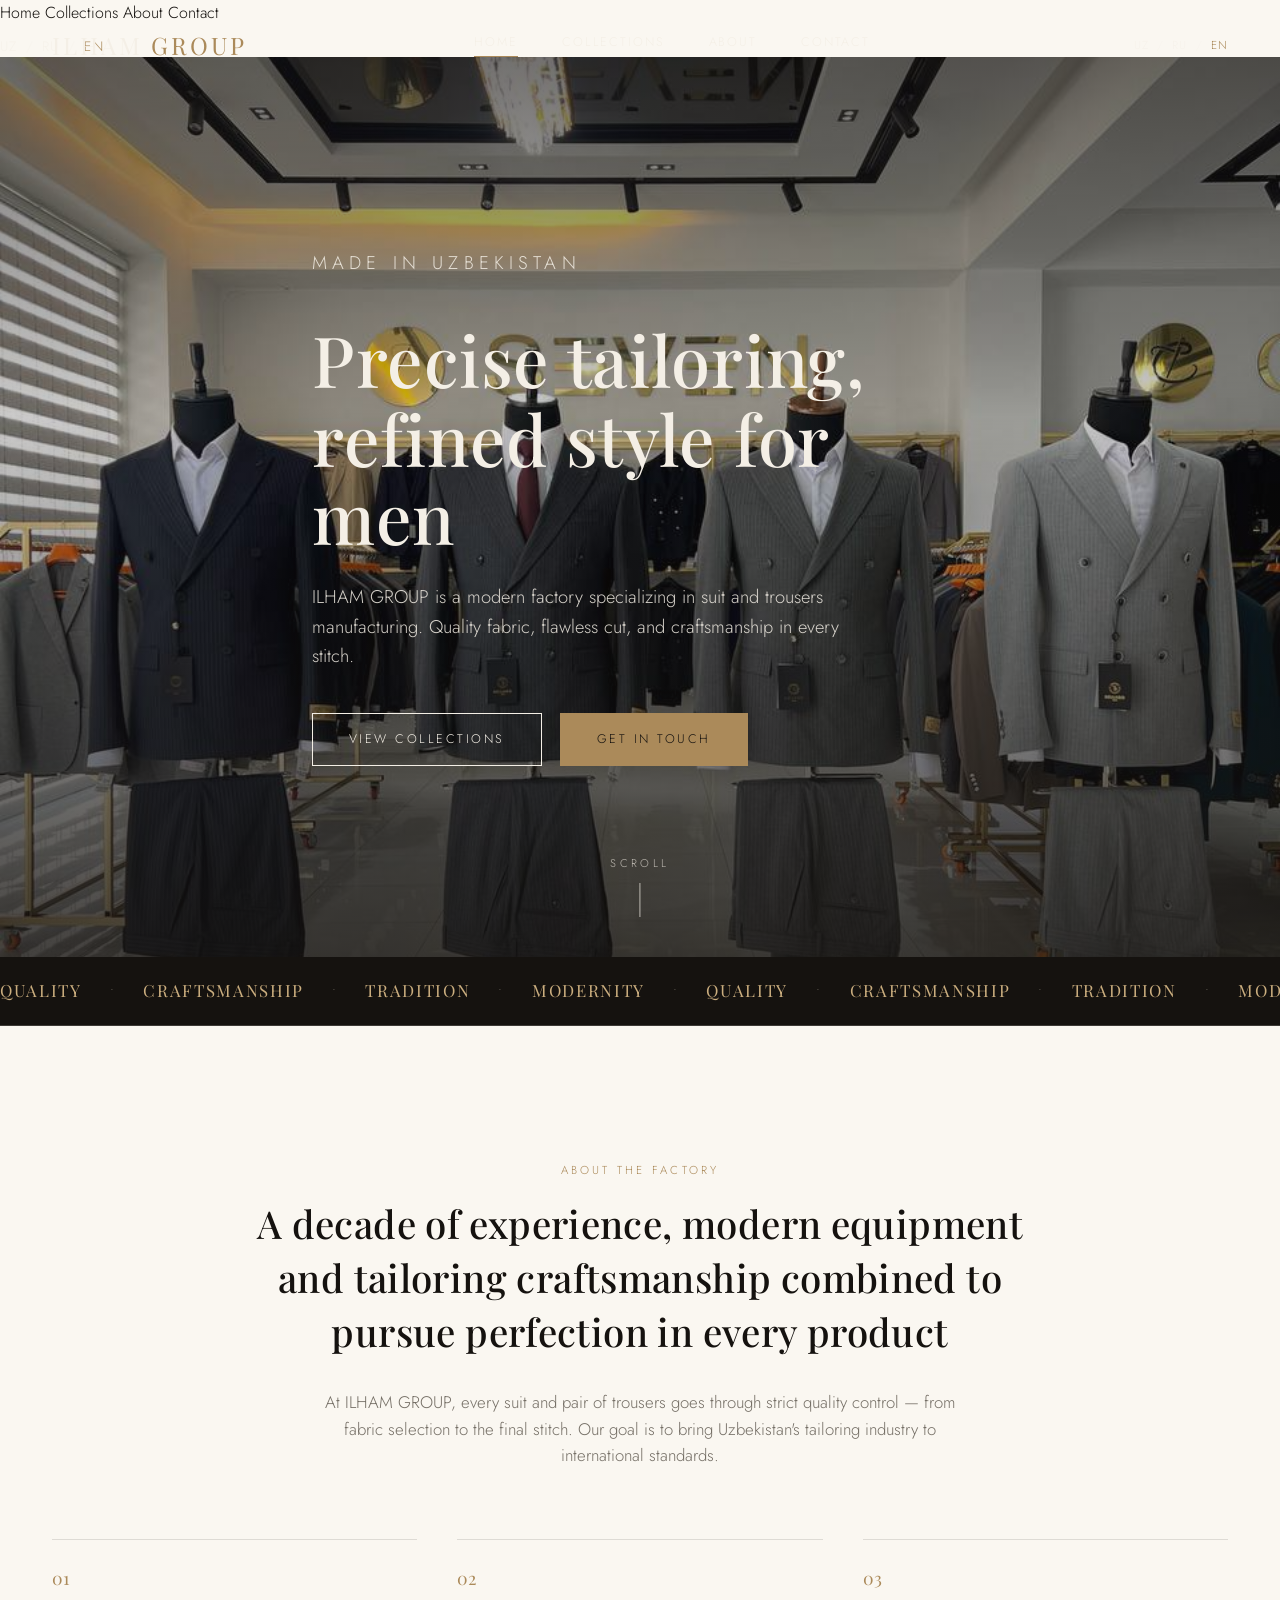
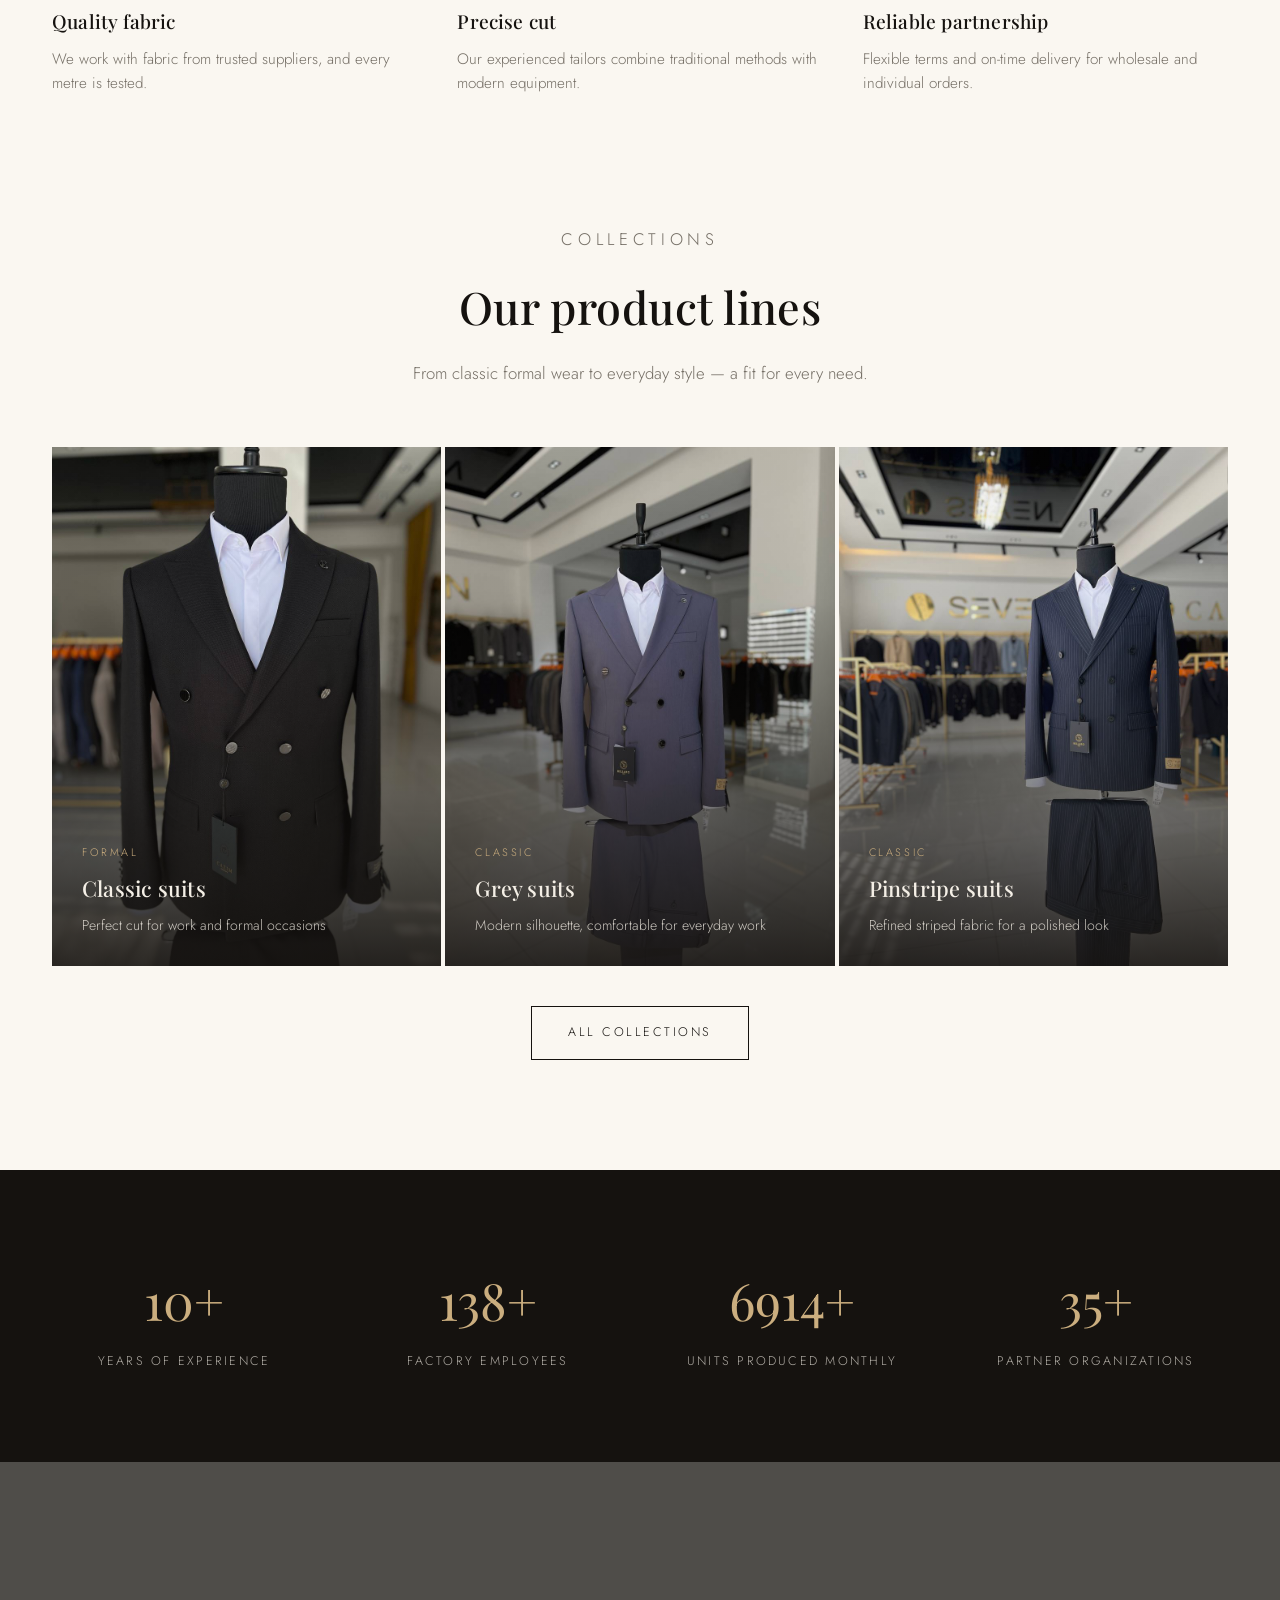
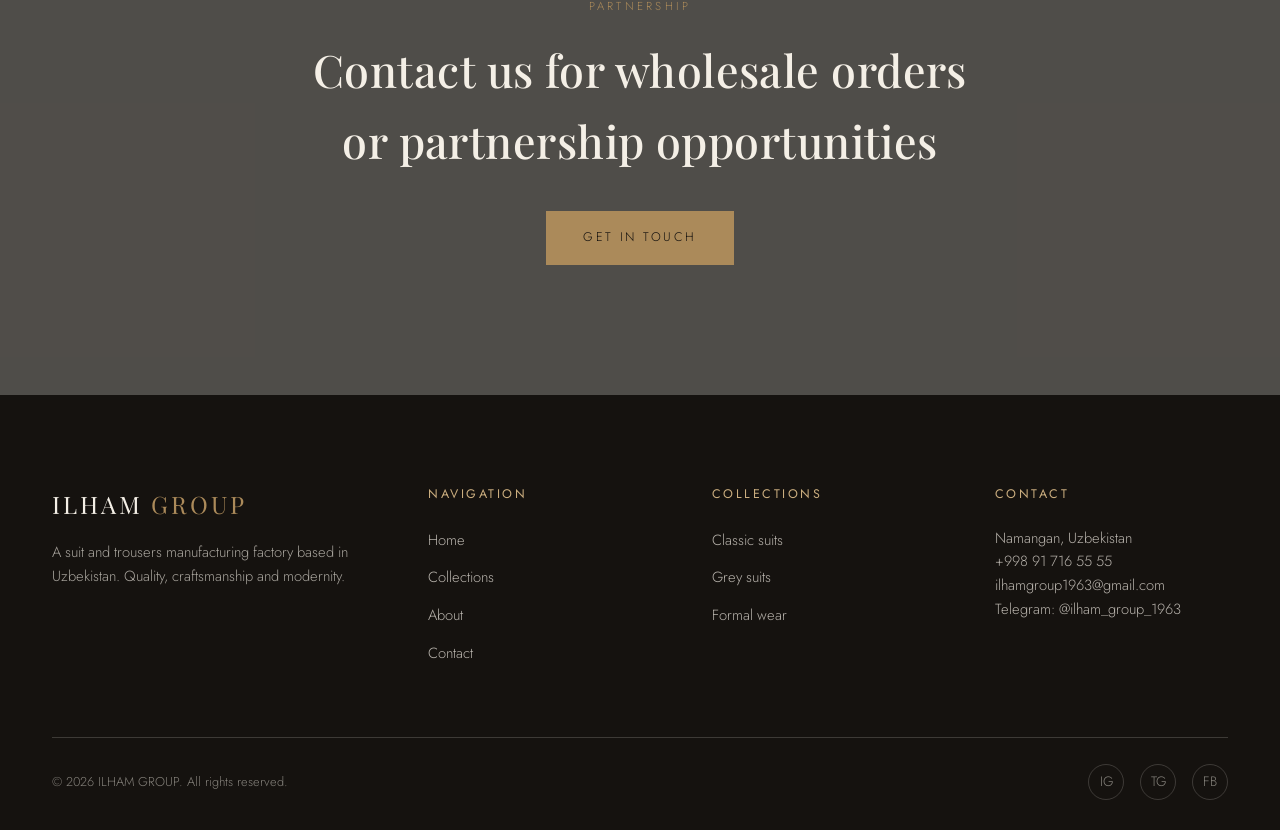
==== commit 523a420e: "Rewrite collection captions to match what's actually in each photo The old category labels (formal/c" ====
--- a/en/index.html
+++ b/en/index.html
@@ -136,17 +136,17 @@
       <a class="card reveal" href="collections.html">
         <div class="card-img" style="background-image:url('/images/suit-grey-db.jpg')"></div>
         <div class="card-body">
-          <span class="tag">Modern</span>
-          <h3>Slim fit suits</h3>
-          <p>Contemporary silhouette, comfortable movement</p>
+          <span class="tag">Classic</span>
+          <h3>Grey suits</h3>
+          <p>Modern silhouette, comfortable for everyday work</p>
         </div>
       </a>
       <a class="card reveal" href="collections.html">
         <div class="card-img" style="background-image:url('/images/hero-pinstripe-suit.jpg')"></div>
         <div class="card-body">
-          <span class="tag">Everyday</span>
-          <h3>Trousers collection</h3>
-          <p>A wide range for office and everyday wear</p>
+          <span class="tag">Classic</span>
+          <h3>Pinstripe suits</h3>
+          <p>Refined striped fabric for a polished look</p>
         </div>
       </a>
     </div>
@@ -204,8 +204,8 @@
         <h4>Collections</h4>
         <ul>
           <li><a href="collections.html">Classic suits</a></li>
-          <li><a href="collections.html">Slim fit suits</a></li>
-          <li><a href="collections.html">Trousers</a></li>
+          <li><a href="collections.html">Grey suits</a></li>
+          <li><a href="collections.html">Formal wear</a></li>
         </ul>
       </div>
       <div class="footer-col">
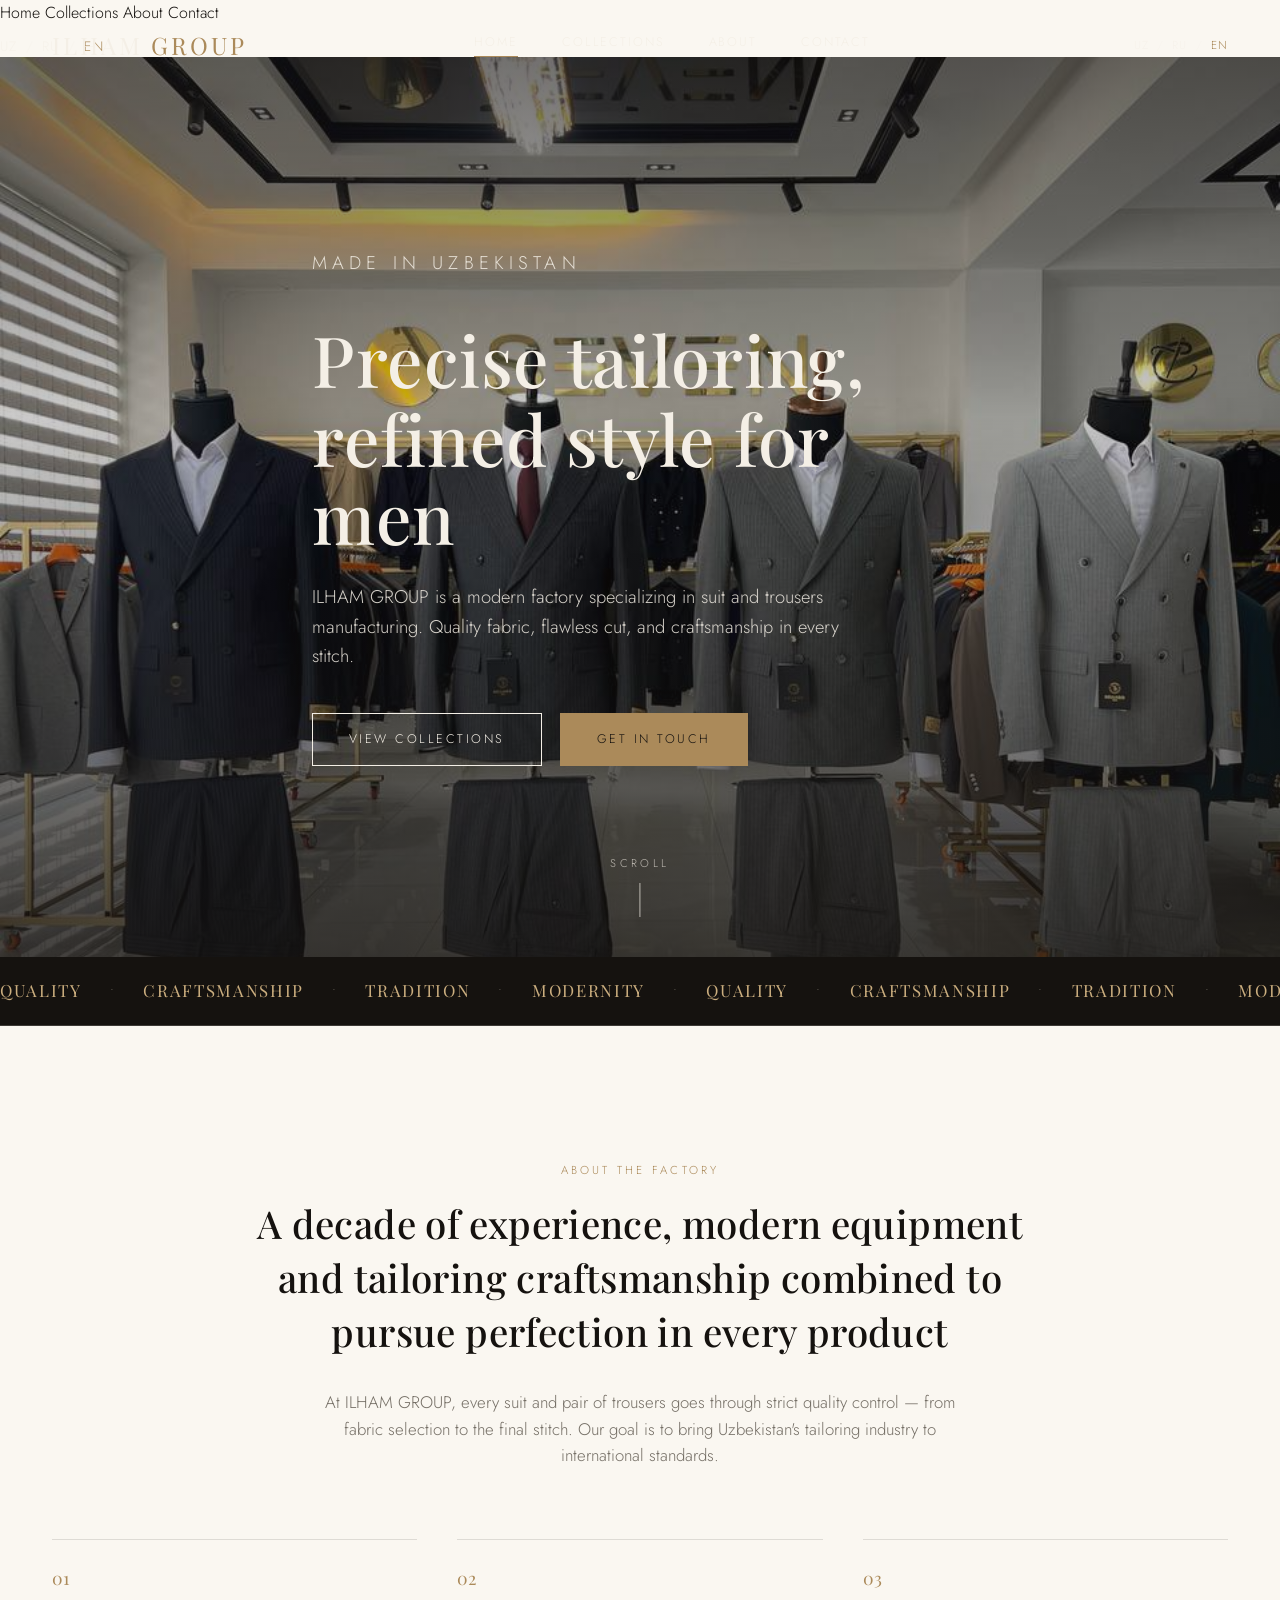
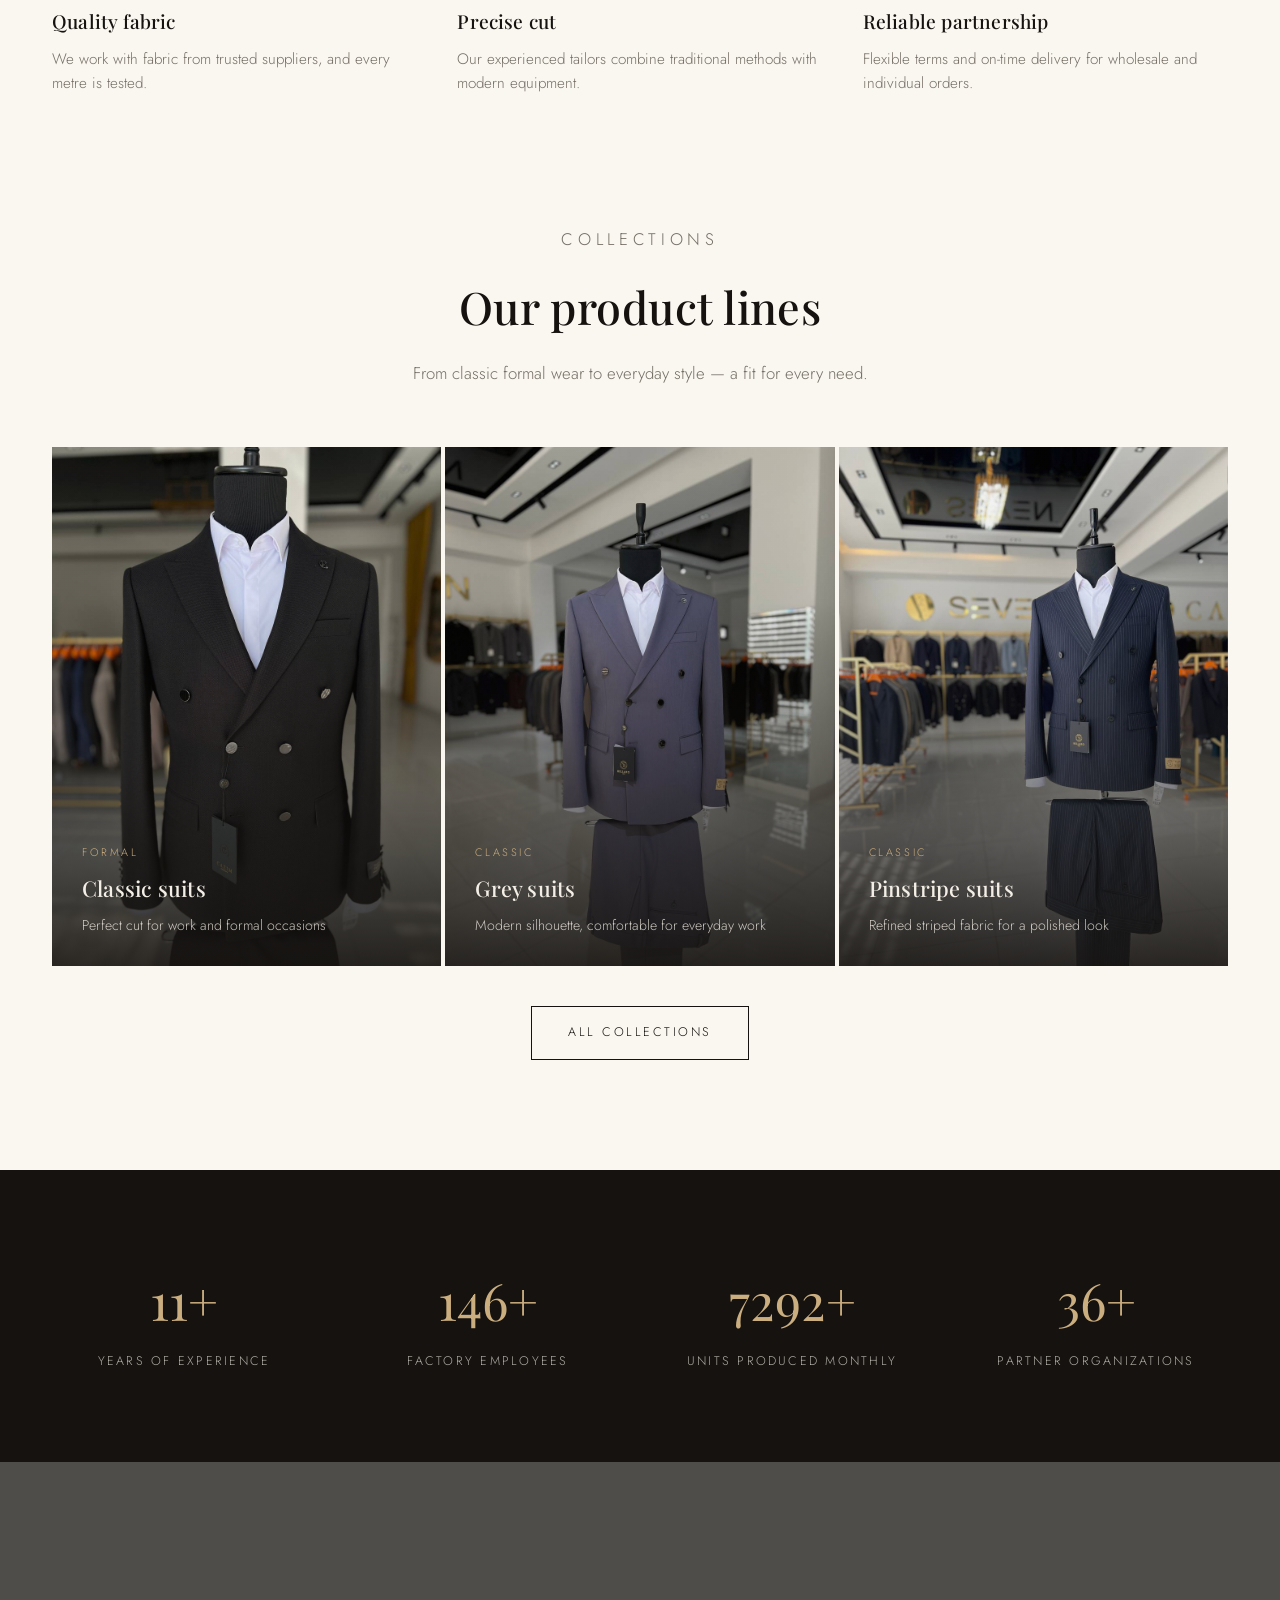
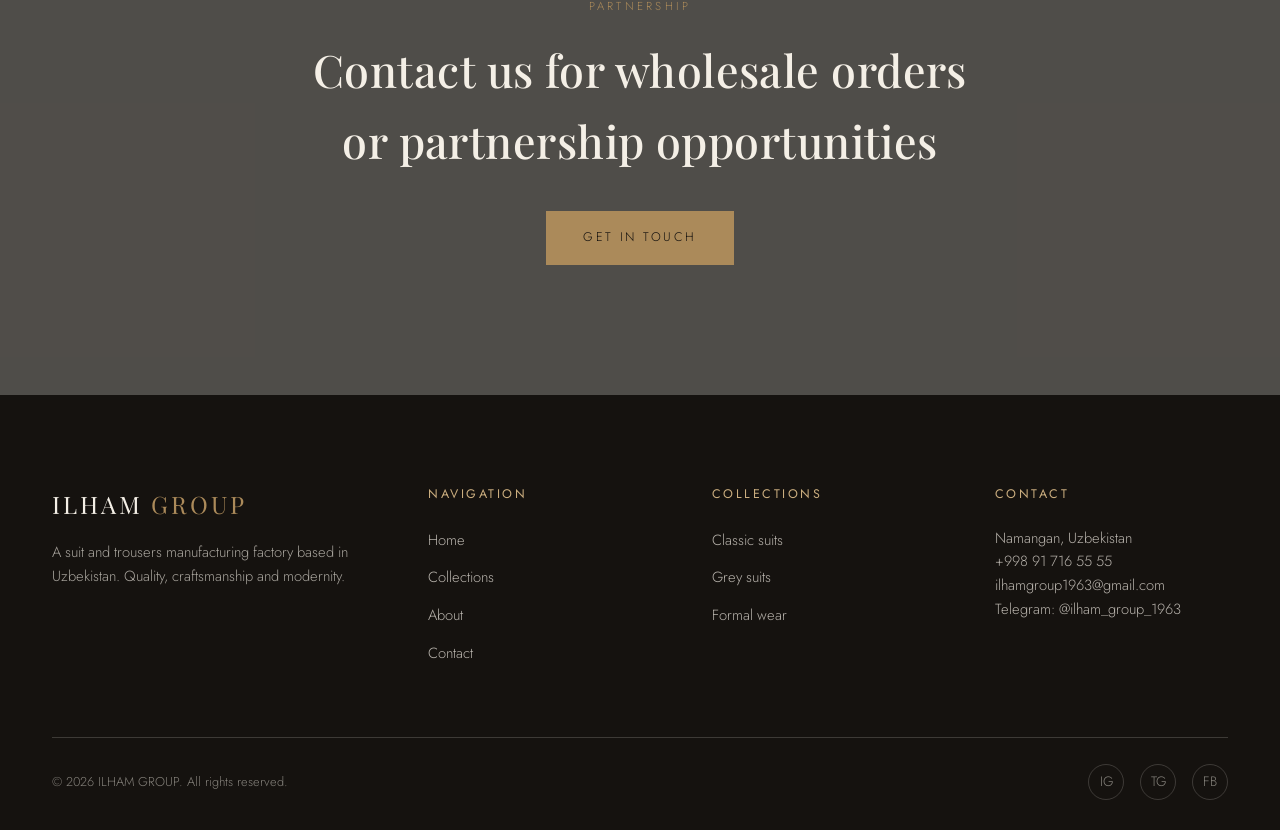
==== commit 59fb451c: "Cache-bust main.js so the real form handler actually loads The old and new success messages were ide" ====
--- a/en/index.html
+++ b/en/index.html
@@ -227,6 +227,6 @@
   </div>
 </footer>
 
-<script src="../js/main.js"></script>
+<script src="../js/main.js?v=2"></script>
 </body>
 </html>
